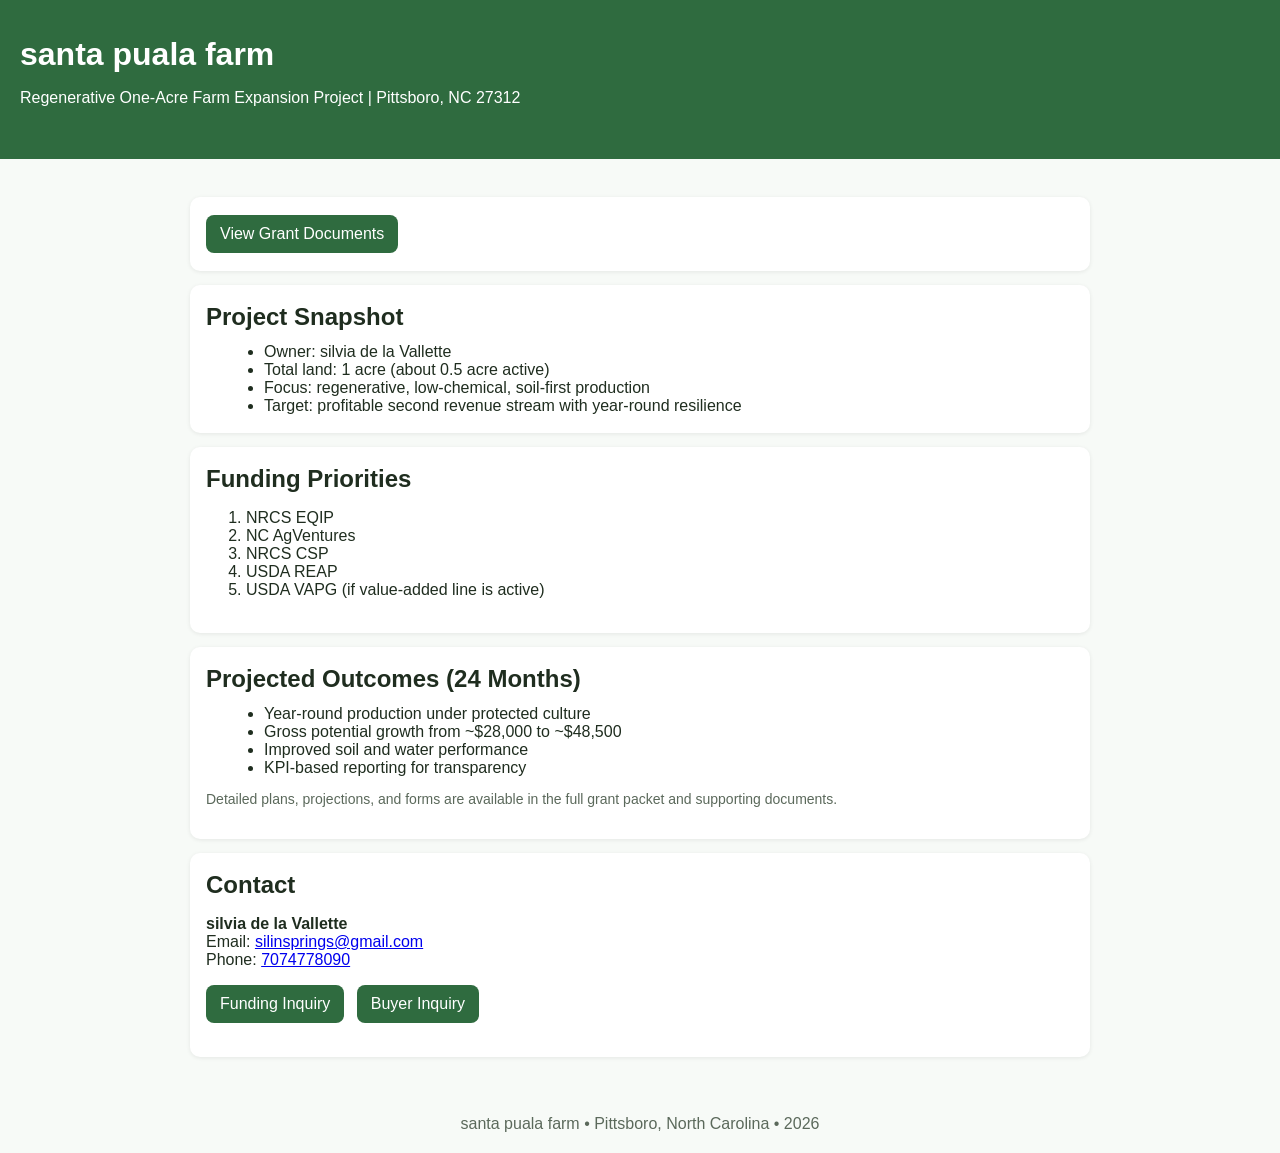
==== docs/index.html @ d48e6401 "Add website files to /docs for GitHub Pages" ====
<!doctype html>
<html lang="en">
<head>
  <meta charset="UTF-8" />
  <meta name="viewport" content="width=device-width, initial-scale=1.0" />
  <title>santa puala farm | Regenerative One-Acre Project</title>
  <link rel="stylesheet" href="styles.css" />
</head>
<body>
  <header>
    <h1>santa puala farm</h1>
    <p>Regenerative One-Acre Farm Expansion Project | Pittsboro, NC 27312</p>
  </header>
  <main>
    <section>
      <a class="button" href="grant-documents.html">View Grant Documents</a>
    </section>

    <section>
      <h2>Project Snapshot</h2>
      <ul>
        <li>Owner: silvia de la Vallette</li>
        <li>Total land: 1 acre (about 0.5 acre active)</li>
        <li>Focus: regenerative, low-chemical, soil-first production</li>
        <li>Target: profitable second revenue stream with year-round resilience</li>
      </ul>
    </section>

    <section>
      <h2>Funding Priorities</h2>
      <ol>
        <li>NRCS EQIP</li>
        <li>NC AgVentures</li>
        <li>NRCS CSP</li>
        <li>USDA REAP</li>
        <li>USDA VAPG (if value-added line is active)</li>
      </ol>
    </section>

    <section>
      <h2>Projected Outcomes (24 Months)</h2>
      <ul>
        <li>Year-round production under protected culture</li>
        <li>Gross potential growth from ~$28,000 to ~$48,500</li>
        <li>Improved soil and water performance</li>
        <li>KPI-based reporting for transparency</li>
      </ul>
      <p class="muted">Detailed plans, projections, and forms are available in the full grant packet and supporting documents.</p>
    </section>

    <section>
      <h2>Contact</h2>
      <p><strong>silvia de la Vallette</strong><br/>
      Email: <a href="mailto:silinsprings@gmail.com">silinsprings@gmail.com</a><br/>
      Phone: <a href="tel:7074778090">7074778090</a></p>
      <p>
        <a class="button" href="mailto:silinsprings@gmail.com?subject=Funding%20Partnership%20Inquiry">Funding Inquiry</a>
        <a class="button" href="mailto:silinsprings@gmail.com?subject=Buyer%20Inquiry">Buyer Inquiry</a>
      </p>
    </section>
  </main>
  <footer>
    santa puala farm • Pittsboro, North Carolina • 2026
  </footer>
</body>
</html>
---- docs/styles.css ----
body{font-family:Arial,Helvetica,sans-serif;margin:0;background:#f7faf7;color:#1f2d1f}header{background:#2f6b3f;color:#fff;padding:36px 20px}main{max-width:900px;margin:0 auto;padding:24px 20px}h1,h2{margin:0 0 12px}section{background:#fff;border-radius:10px;padding:18px 16px;margin:14px 0;box-shadow:0 1px 4px rgba(0,0,0,.08)}ul{margin:8px 0 0 18px}a.button{display:inline-block;background:#2f6b3f;color:#fff;text-decoration:none;padding:10px 14px;border-radius:8px;margin-right:8px}.muted{color:#5b695b;font-size:14px}footer{padding:20px;text-align:center;color:#5b695b}
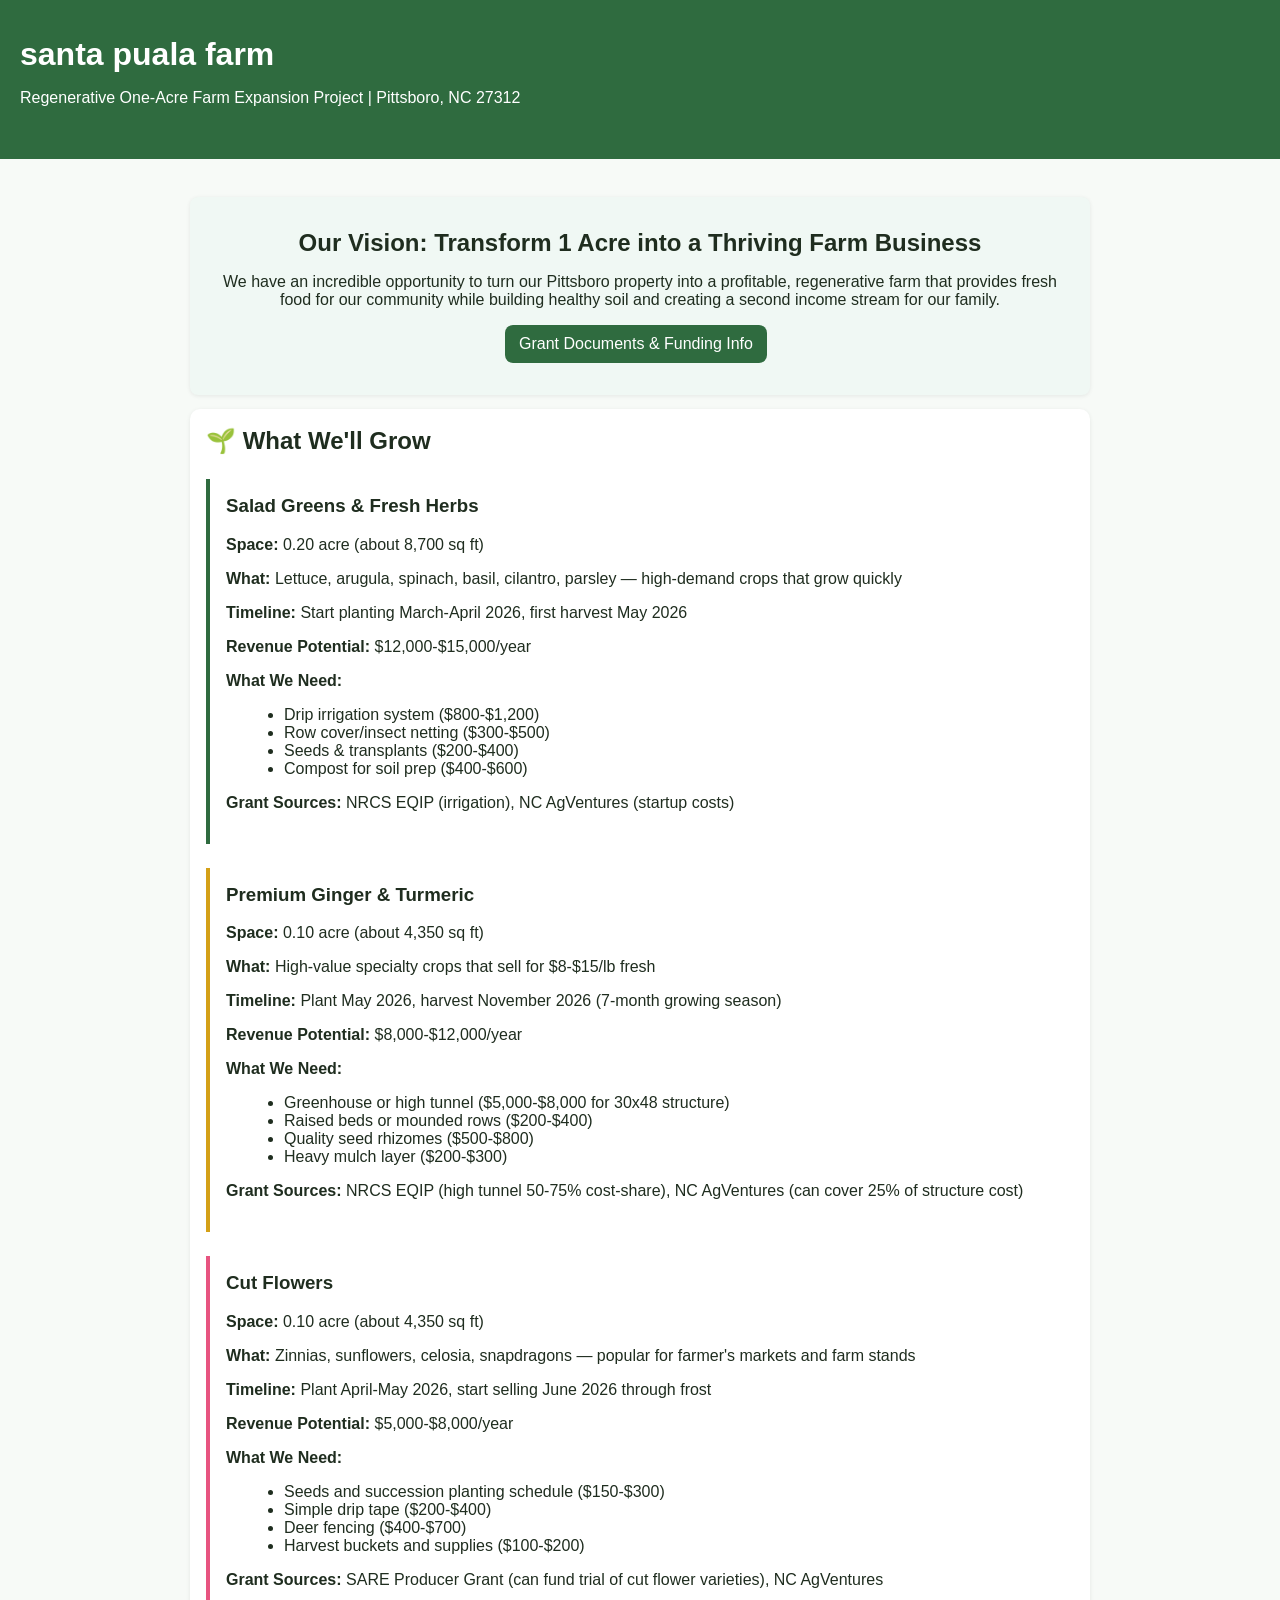
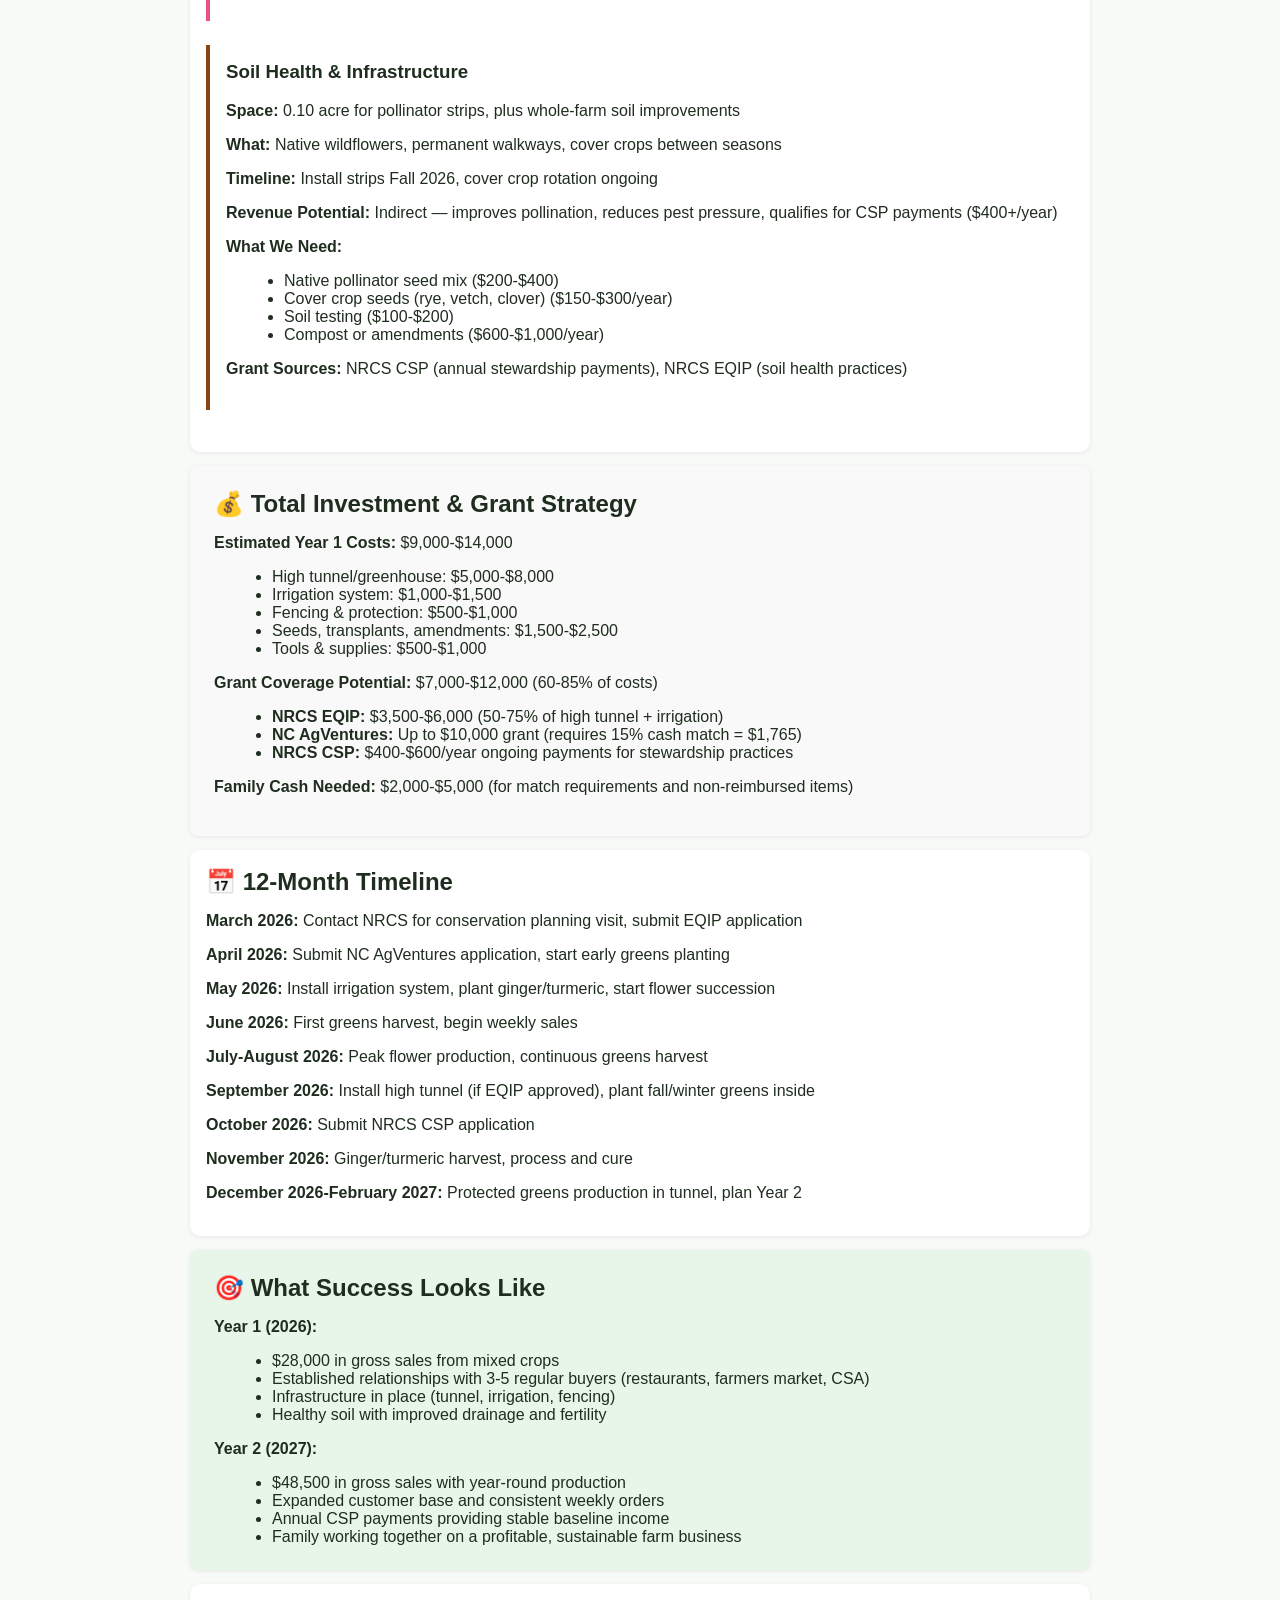
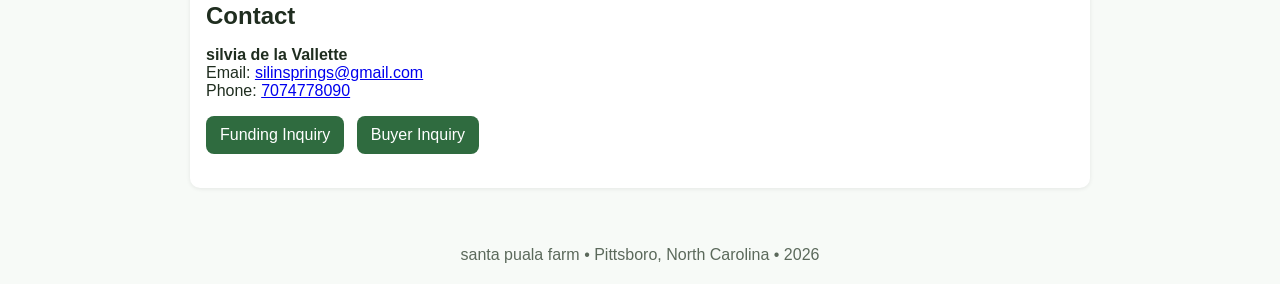
==== commit 1351fa1b: "Redesign homepage to focus on family excitement and project details" ====
--- a/docs/index.html
+++ b/docs/index.html
@@ -12,40 +12,133 @@
     <p>Regenerative One-Acre Farm Expansion Project | Pittsboro, NC 27312</p>
   </header>
   <main>
-    <section>
-      <a class="button" href="grant-documents.html">View Grant Documents</a>
+    <section style="text-align: center; background: #f0f8f4; padding: 2em; border-radius: 8px;">
+      <h2 style="margin-top: 0;">Our Vision: Transform 1 Acre into a Thriving Farm Business</h2>
+      <p>We have an incredible opportunity to turn our Pittsboro property into a profitable, regenerative farm that provides fresh food for our community while building healthy soil and creating a second income stream for our family.</p>
+      <a class="button" href="grant-documents.html">Grant Documents & Funding Info</a>
     </section>
 
     <section>
-      <h2>Project Snapshot</h2>
+      <h2>🌱 What We'll Grow</h2>
+      
+      <div style="margin: 1.5em 0; padding: 1em; background: #fff; border-left: 4px solid #2f6b3f;">
+        <h3 style="margin-top: 0;">Salad Greens & Fresh Herbs</h3>
+        <p><strong>Space:</strong> 0.20 acre (about 8,700 sq ft)</p>
+        <p><strong>What:</strong> Lettuce, arugula, spinach, basil, cilantro, parsley — high-demand crops that grow quickly</p>
+        <p><strong>Timeline:</strong> Start planting March-April 2026, first harvest May 2026</p>
+        <p><strong>Revenue Potential:</strong> $12,000-$15,000/year</p>
+        <p><strong>What We Need:</strong></p>
+        <ul>
+          <li>Drip irrigation system ($800-$1,200)</li>
+          <li>Row cover/insect netting ($300-$500)</li>
+          <li>Seeds & transplants ($200-$400)</li>
+          <li>Compost for soil prep ($400-$600)</li>
+        </ul>
+        <p><strong>Grant Sources:</strong> NRCS EQIP (irrigation), NC AgVentures (startup costs)</p>
+      </div>
+
+      <div style="margin: 1.5em 0; padding: 1em; background: #fff; border-left: 4px solid #d4a017;">
+        <h3 style="margin-top: 0;">Premium Ginger & Turmeric</h3>
+        <p><strong>Space:</strong> 0.10 acre (about 4,350 sq ft)</p>
+        <p><strong>What:</strong> High-value specialty crops that sell for $8-$15/lb fresh</p>
+        <p><strong>Timeline:</strong> Plant May 2026, harvest November 2026 (7-month growing season)</p>
+        <p><strong>Revenue Potential:</strong> $8,000-$12,000/year</p>
+        <p><strong>What We Need:</strong></p>
+        <ul>
+          <li>Greenhouse or high tunnel ($5,000-$8,000 for 30x48 structure)</li>
+          <li>Raised beds or mounded rows ($200-$400)</li>
+          <li>Quality seed rhizomes ($500-$800)</li>
+          <li>Heavy mulch layer ($200-$300)</li>
+        </ul>
+        <p><strong>Grant Sources:</strong> NRCS EQIP (high tunnel 50-75% cost-share), NC AgVentures (can cover 25% of structure cost)</p>
+      </div>
+
+      <div style="margin: 1.5em 0; padding: 1em; background: #fff; border-left: 4px solid #e75480;">
+        <h3 style="margin-top: 0;">Cut Flowers</h3>
+        <p><strong>Space:</strong> 0.10 acre (about 4,350 sq ft)</p>
+        <p><strong>What:</strong> Zinnias, sunflowers, celosia, snapdragons — popular for farmer's markets and farm stands</p>
+        <p><strong>Timeline:</strong> Plant April-May 2026, start selling June 2026 through frost</p>
+        <p><strong>Revenue Potential:</strong> $5,000-$8,000/year</p>
+        <p><strong>What We Need:</strong></p>
+        <ul>
+          <li>Seeds and succession planting schedule ($150-$300)</li>
+          <li>Simple drip tape ($200-$400)</li>
+          <li>Deer fencing ($400-$700)</li>
+          <li>Harvest buckets and supplies ($100-$200)</li>
+        </ul>
+        <p><strong>Grant Sources:</strong> SARE Producer Grant (can fund trial of cut flower varieties), NC AgVentures</p>
+      </div>
+
+      <div style="margin: 1.5em 0; padding: 1em; background: #fff; border-left: 4px solid #8b4513;">
+        <h3 style="margin-top: 0;">Soil Health & Infrastructure</h3>
+        <p><strong>Space:</strong> 0.10 acre for pollinator strips, plus whole-farm soil improvements</p>
+        <p><strong>What:</strong> Native wildflowers, permanent walkways, cover crops between seasons</p>
+        <p><strong>Timeline:</strong> Install strips Fall 2026, cover crop rotation ongoing</p>
+        <p><strong>Revenue Potential:</strong> Indirect — improves pollination, reduces pest pressure, qualifies for CSP payments ($400+/year)</p>
+        <p><strong>What We Need:</strong></p>
+        <ul>
+          <li>Native pollinator seed mix ($200-$400)</li>
+          <li>Cover crop seeds (rye, vetch, clover) ($150-$300/year)</li>
+          <li>Soil testing ($100-$200)</li>
+          <li>Compost or amendments ($600-$1,000/year)</li>
+        </ul>
+        <p><strong>Grant Sources:</strong> NRCS CSP (annual stewardship payments), NRCS EQIP (soil health practices)</p>
+      </div>
+    </section>
+
+    <section style="background: #f9f9f9; padding: 1.5em; border-radius: 8px;">
+      <h2>💰 Total Investment & Grant Strategy</h2>
+      <p><strong>Estimated Year 1 Costs:</strong> $9,000-$14,000</p>
       <ul>
-        <li>Owner: silvia de la Vallette</li>
-        <li>Total land: 1 acre (about 0.5 acre active)</li>
-        <li>Focus: regenerative, low-chemical, soil-first production</li>
-        <li>Target: profitable second revenue stream with year-round resilience</li>
+        <li>High tunnel/greenhouse: $5,000-$8,000</li>
+        <li>Irrigation system: $1,000-$1,500</li>
+        <li>Fencing & protection: $500-$1,000</li>
+        <li>Seeds, transplants, amendments: $1,500-$2,500</li>
+        <li>Tools & supplies: $500-$1,000</li>
       </ul>
+      
+      <p><strong>Grant Coverage Potential:</strong> $7,000-$12,000 (60-85% of costs)</p>
+      <ul>
+        <li><strong>NRCS EQIP:</strong> $3,500-$6,000 (50-75% of high tunnel + irrigation)</li>
+        <li><strong>NC AgVentures:</strong> Up to $10,000 grant (requires 15% cash match = $1,765)</li>
+        <li><strong>NRCS CSP:</strong> $400-$600/year ongoing payments for stewardship practices</li>
+      </ul>
+
+      <p><strong>Family Cash Needed:</strong> $2,000-$5,000 (for match requirements and non-reimbursed items)</p>
     </section>
 
     <section>
-      <h2>Funding Priorities</h2>
-      <ol>
-        <li>NRCS EQIP</li>
-        <li>NC AgVentures</li>
-        <li>NRCS CSP</li>
-        <li>USDA REAP</li>
-        <li>USDA VAPG (if value-added line is active)</li>
-      </ol>
+      <h2>📅 12-Month Timeline</h2>
+      <div style="margin: 1em 0;">
+        <p><strong>March 2026:</strong> Contact NRCS for conservation planning visit, submit EQIP application</p>
+        <p><strong>April 2026:</strong> Submit NC AgVentures application, start early greens planting</p>
+        <p><strong>May 2026:</strong> Install irrigation system, plant ginger/turmeric, start flower succession</p>
+        <p><strong>June 2026:</strong> First greens harvest, begin weekly sales</p>
+        <p><strong>July-August 2026:</strong> Peak flower production, continuous greens harvest</p>
+        <p><strong>September 2026:</strong> Install high tunnel (if EQIP approved), plant fall/winter greens inside</p>
+        <p><strong>October 2026:</strong> Submit NRCS CSP application</p>
+        <p><strong>November 2026:</strong> Ginger/turmeric harvest, process and cure</p>
+        <p><strong>December 2026-February 2027:</strong> Protected greens production in tunnel, plan Year 2</p>
+      </div>
     </section>
 
-    <section>
-      <h2>Projected Outcomes (24 Months)</h2>
+    <section style="background: #e8f5e9; padding: 1.5em; border-radius: 8px;">
+      <h2>🎯 What Success Looks Like</h2>
+      <p><strong>Year 1 (2026):</strong></p>
       <ul>
-        <li>Year-round production under protected culture</li>
-        <li>Gross potential growth from ~$28,000 to ~$48,500</li>
-        <li>Improved soil and water performance</li>
-        <li>KPI-based reporting for transparency</li>
+        <li>$28,000 in gross sales from mixed crops</li>
+        <li>Established relationships with 3-5 regular buyers (restaurants, farmers market, CSA)</li>
+        <li>Infrastructure in place (tunnel, irrigation, fencing)</li>
+        <li>Healthy soil with improved drainage and fertility</li>
       </ul>
-      <p class="muted">Detailed plans, projections, and forms are available in the full grant packet and supporting documents.</p>
+      
+      <p><strong>Year 2 (2027):</strong></p>
+      <ul>
+        <li>$48,500 in gross sales with year-round production</li>
+        <li>Expanded customer base and consistent weekly orders</li>
+        <li>Annual CSP payments providing stable baseline income</li>
+        <li>Family working together on a profitable, sustainable farm business</li>
+      </ul>
     </section>
 
     <section>
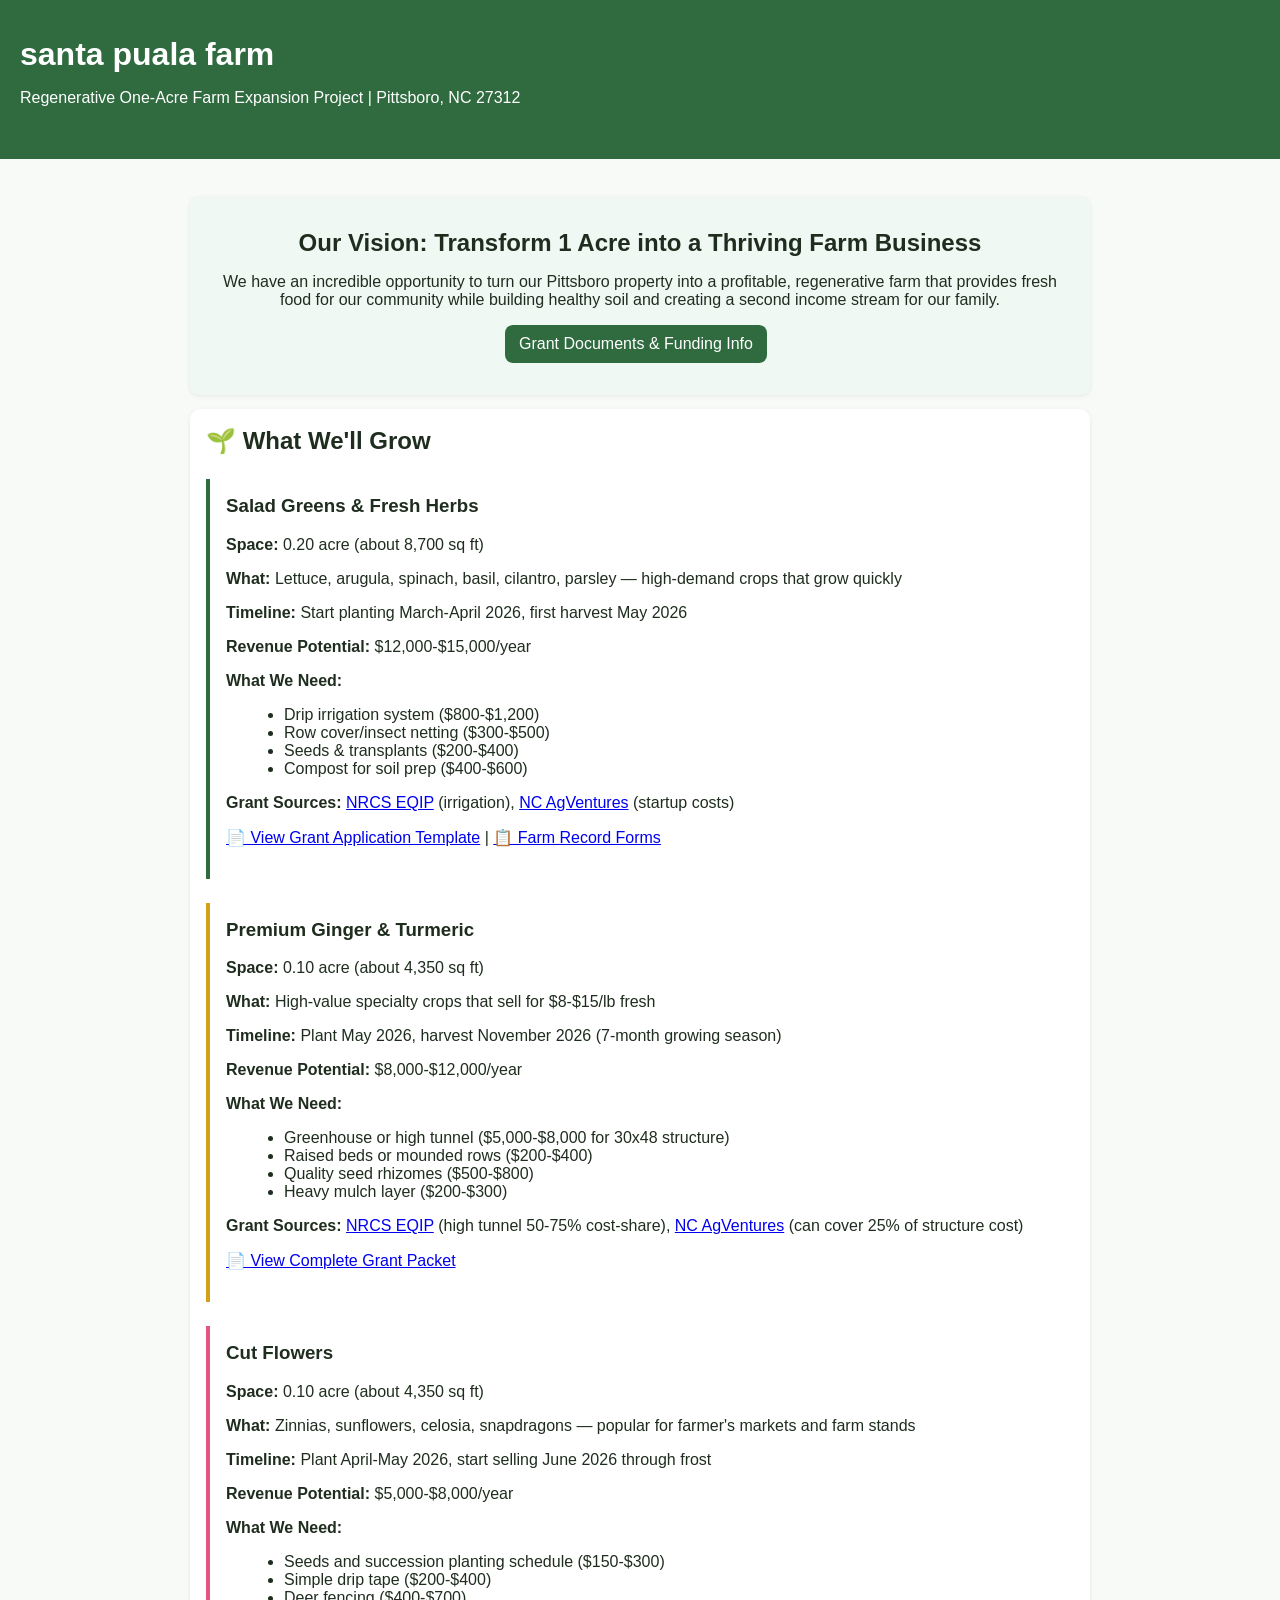
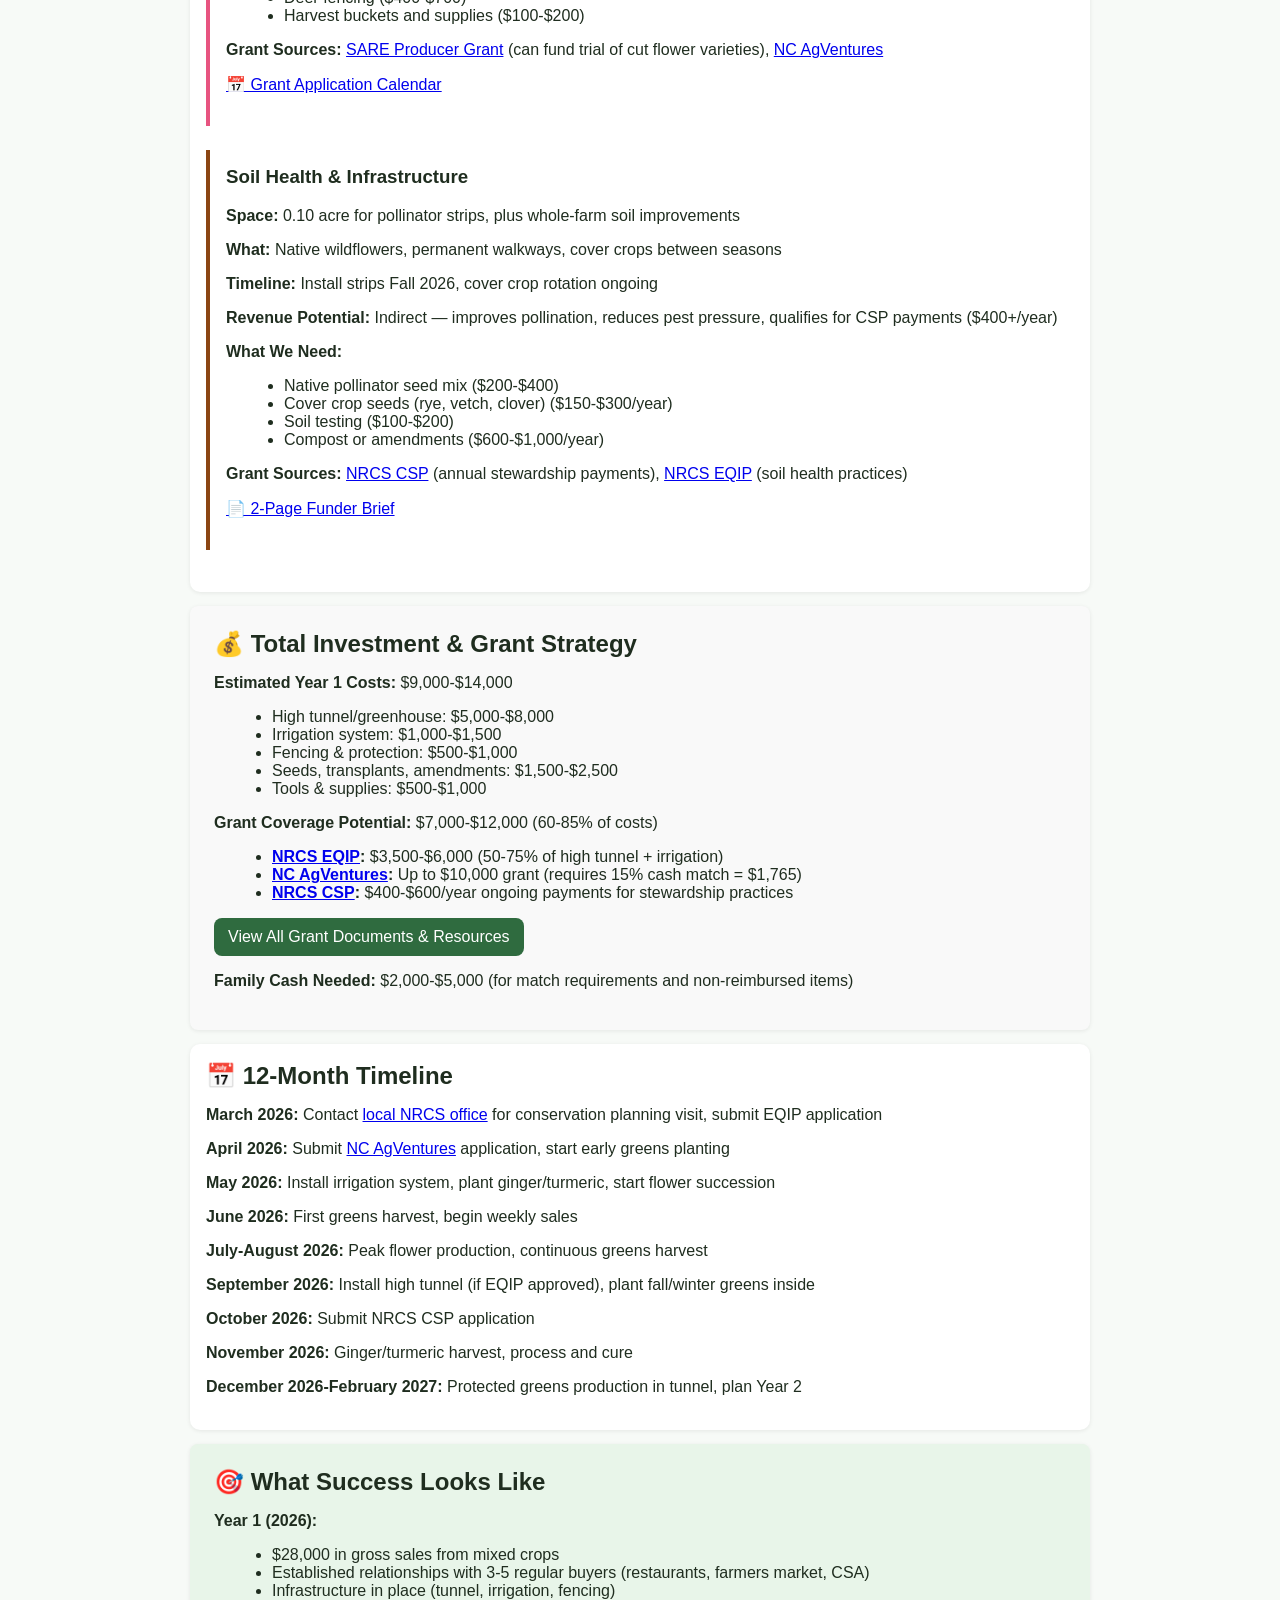
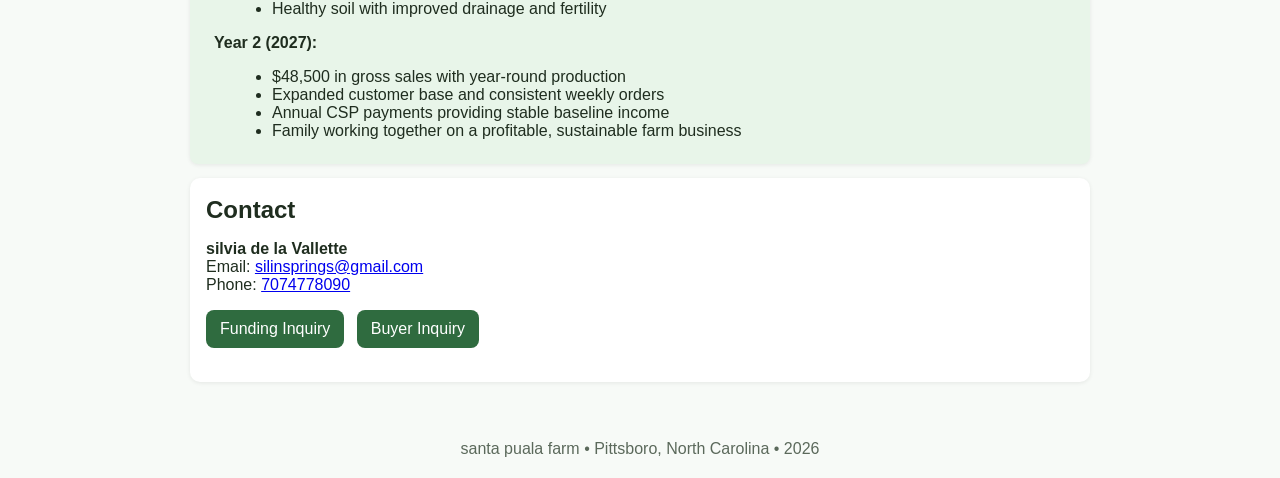
==== commit 39f54025: "Add links to grant program websites and generated documents" ====
--- a/docs/index.html
+++ b/docs/index.html
@@ -34,7 +34,8 @@
           <li>Seeds & transplants ($200-$400)</li>
           <li>Compost for soil prep ($400-$600)</li>
         </ul>
-        <p><strong>Grant Sources:</strong> NRCS EQIP (irrigation), NC AgVentures (startup costs)</p>
+        <p><strong>Grant Sources:</strong> <a href="https://www.nrcs.usda.gov/programs-initiatives/eqip-environmental-quality-incentives" target="_blank">NRCS EQIP</a> (irrigation), <a href="https://www.ncagr.gov/markets/agventures/" target="_blank">NC AgVentures</a> (startup costs)</p>
+        <p><a href="../grants/Master_Grant_Narrative_Template.md" target="_blank">📄 View Grant Application Template</a> | <a href="../forms/Farm_Forms_Pack.md" target="_blank">📋 Farm Record Forms</a></p>
       </div>
 
       <div style="margin: 1.5em 0; padding: 1em; background: #fff; border-left: 4px solid #d4a017;">
@@ -50,7 +51,8 @@
           <li>Quality seed rhizomes ($500-$800)</li>
           <li>Heavy mulch layer ($200-$300)</li>
         </ul>
-        <p><strong>Grant Sources:</strong> NRCS EQIP (high tunnel 50-75% cost-share), NC AgVentures (can cover 25% of structure cost)</p>
+        <p><strong>Grant Sources:</strong> <a href="https://www.nrcs.usda.gov/programs-initiatives/eqip-environmental-quality-incentives" target="_blank">NRCS EQIP</a> (high tunnel 50-75% cost-share), <a href="https://www.ncagr.gov/markets/agventures/" target="_blank">NC AgVentures</a> (can cover 25% of structure cost)</p>
+        <p><a href="../grants/Public_Grant_Packet_27312.md" target="_blank">📄 View Complete Grant Packet</a></p>
       </div>
 
       <div style="margin: 1.5em 0; padding: 1em; background: #fff; border-left: 4px solid #e75480;">
@@ -66,7 +68,8 @@
           <li>Deer fencing ($400-$700)</li>
           <li>Harvest buckets and supplies ($100-$200)</li>
         </ul>
-        <p><strong>Grant Sources:</strong> SARE Producer Grant (can fund trial of cut flower varieties), NC AgVentures</p>
+        <p><strong>Grant Sources:</strong> <a href="https://www.sare.org/grants/" target="_blank">SARE Producer Grant</a> (can fund trial of cut flower varieties), <a href="https://www.ncagr.gov/markets/agventures/" target="_blank">NC AgVentures</a></p>
+        <p><a href="../grants/Grant_Application_Calendar_OnePage_2026.md" target="_blank">📅 Grant Application Calendar</a></p>
       </div>
 
       <div style="margin: 1.5em 0; padding: 1em; background: #fff; border-left: 4px solid #8b4513;">
@@ -82,7 +85,8 @@
           <li>Soil testing ($100-$200)</li>
           <li>Compost or amendments ($600-$1,000/year)</li>
         </ul>
-        <p><strong>Grant Sources:</strong> NRCS CSP (annual stewardship payments), NRCS EQIP (soil health practices)</p>
+        <p><strong>Grant Sources:</strong> <a href="https://www.nrcs.usda.gov/programs-initiatives/csp-conservation-stewardship-program" target="_blank">NRCS CSP</a> (annual stewardship payments), <a href="https://www.nrcs.usda.gov/programs-initiatives/eqip-environmental-quality-incentives" target="_blank">NRCS EQIP</a> (soil health practices)</p>
+        <p><a href="../grants/Funder_Brief_2Page_27312.md" target="_blank">📄 2-Page Funder Brief</a></p>
       </div>
     </section>
 
@@ -99,10 +103,11 @@
       
       <p><strong>Grant Coverage Potential:</strong> $7,000-$12,000 (60-85% of costs)</p>
       <ul>
-        <li><strong>NRCS EQIP:</strong> $3,500-$6,000 (50-75% of high tunnel + irrigation)</li>
-        <li><strong>NC AgVentures:</strong> Up to $10,000 grant (requires 15% cash match = $1,765)</li>
-        <li><strong>NRCS CSP:</strong> $400-$600/year ongoing payments for stewardship practices</li>
+        <li><strong><a href="https://www.nrcs.usda.gov/programs-initiatives/eqip-environmental-quality-incentives" target="_blank">NRCS EQIP</a>:</strong> $3,500-$6,000 (50-75% of high tunnel + irrigation)</li>
+        <li><strong><a href="https://www.ncagr.gov/markets/agventures/" target="_blank">NC AgVentures</a>:</strong> Up to $10,000 grant (requires 15% cash match = $1,765)</li>
+        <li><strong><a href="https://www.nrcs.usda.gov/programs-initiatives/csp-conservation-stewardship-program" target="_blank">NRCS CSP</a>:</strong> $400-$600/year ongoing payments for stewardship practices</li>
       </ul>
+      <p style="margin-top: 1em;"><a href="grant-documents.html" class="button">View All Grant Documents & Resources</a></p>
 
       <p><strong>Family Cash Needed:</strong> $2,000-$5,000 (for match requirements and non-reimbursed items)</p>
     </section>
@@ -110,8 +115,8 @@
     <section>
       <h2>📅 12-Month Timeline</h2>
       <div style="margin: 1em 0;">
-        <p><strong>March 2026:</strong> Contact NRCS for conservation planning visit, submit EQIP application</p>
-        <p><strong>April 2026:</strong> Submit NC AgVentures application, start early greens planting</p>
+        <p><strong>March 2026:</strong> Contact <a href="https://offices.sc.egov.usda.gov/locator/app" target="_blank">local NRCS office</a> for conservation planning visit, submit EQIP application</p>
+        <p><strong>April 2026:</strong> Submit <a href="https://www.ncagr.gov/markets/agventures/" target="_blank">NC AgVentures</a> application, start early greens planting</p>
         <p><strong>May 2026:</strong> Install irrigation system, plant ginger/turmeric, start flower succession</p>
         <p><strong>June 2026:</strong> First greens harvest, begin weekly sales</p>
         <p><strong>July-August 2026:</strong> Peak flower production, continuous greens harvest</p>
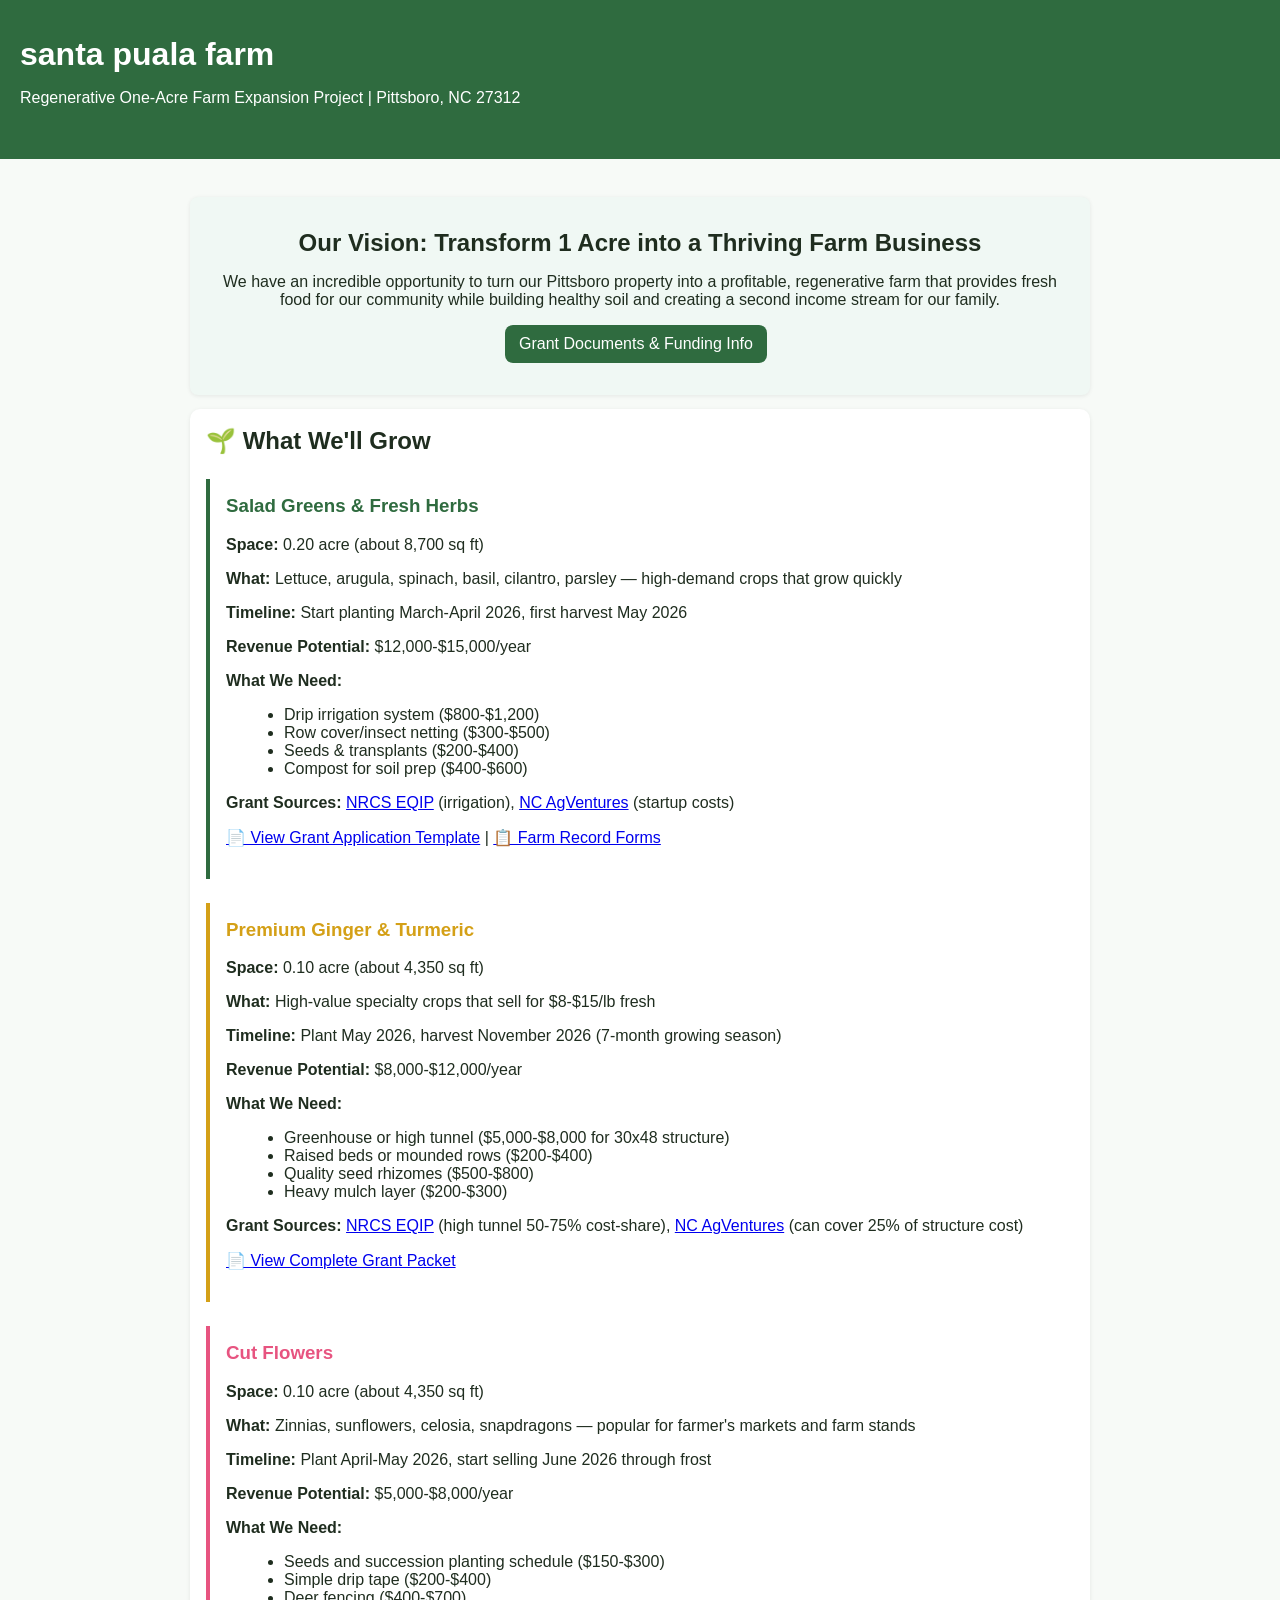
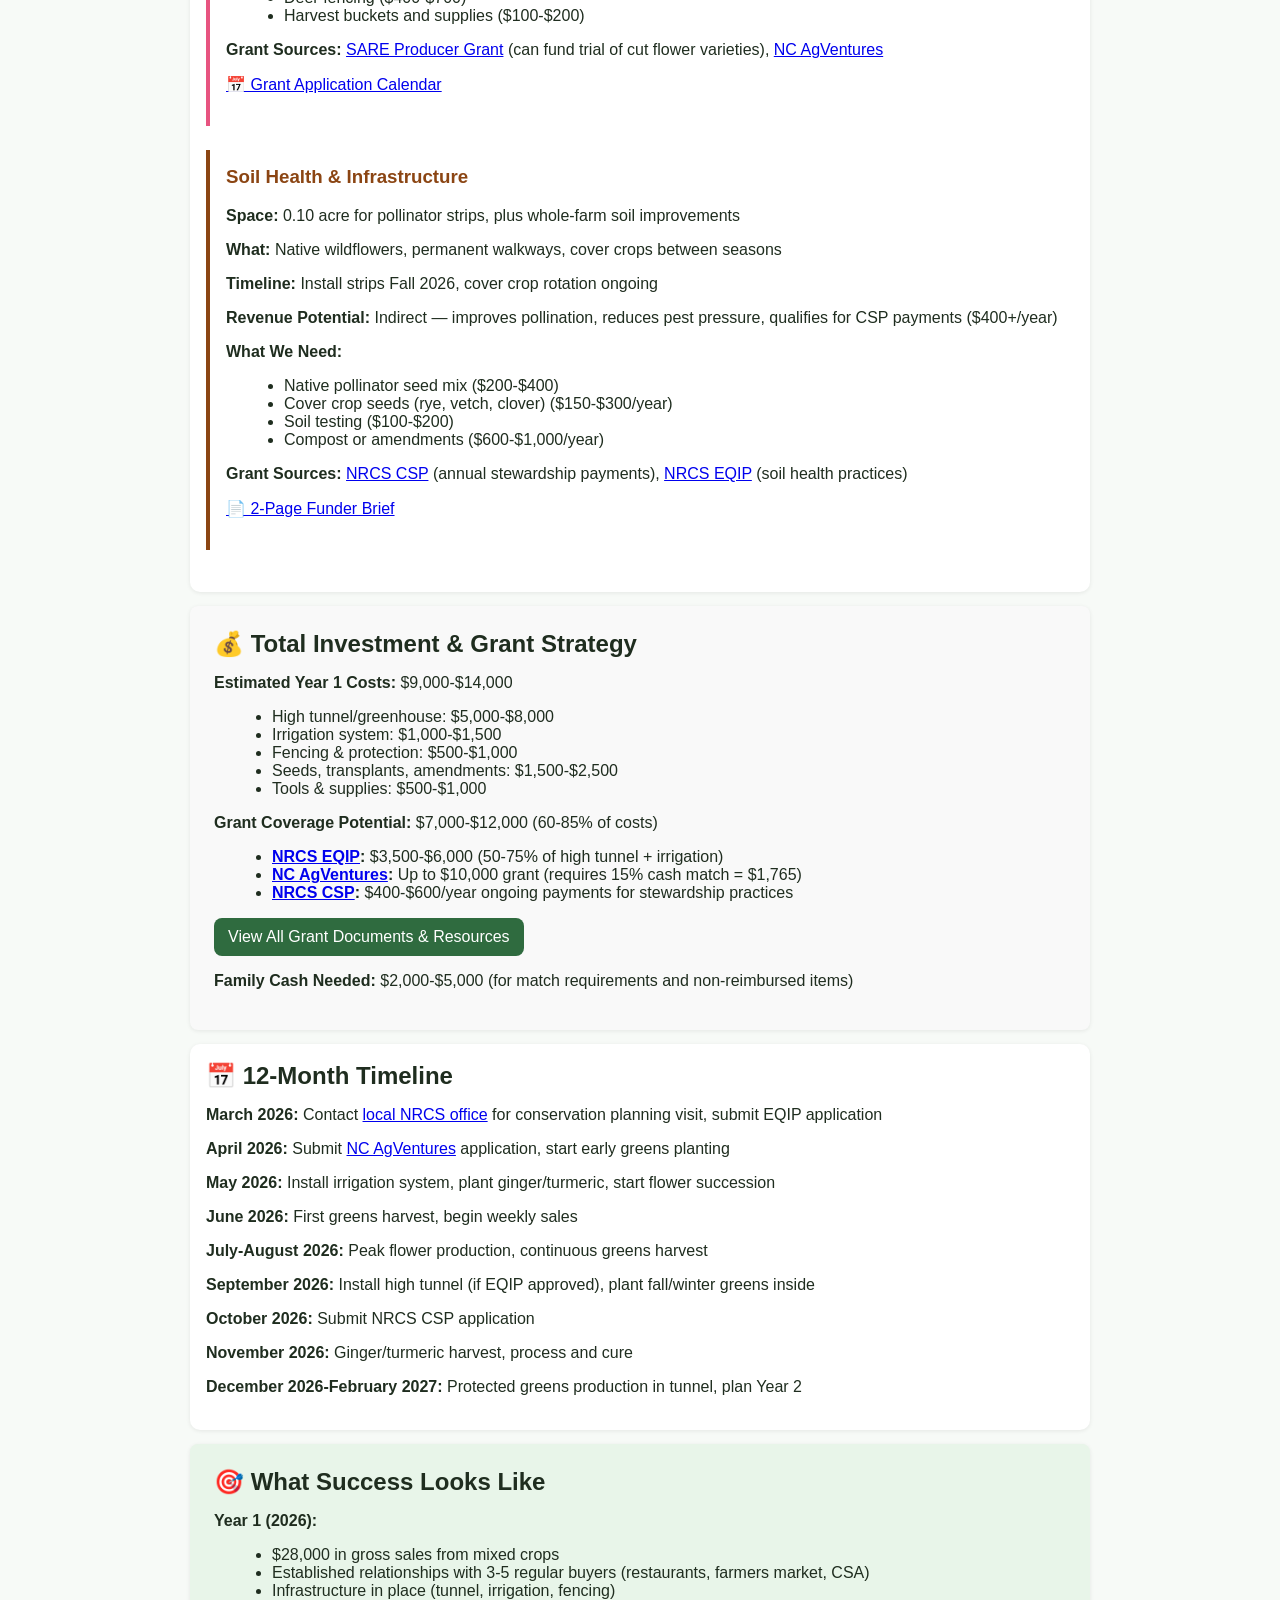
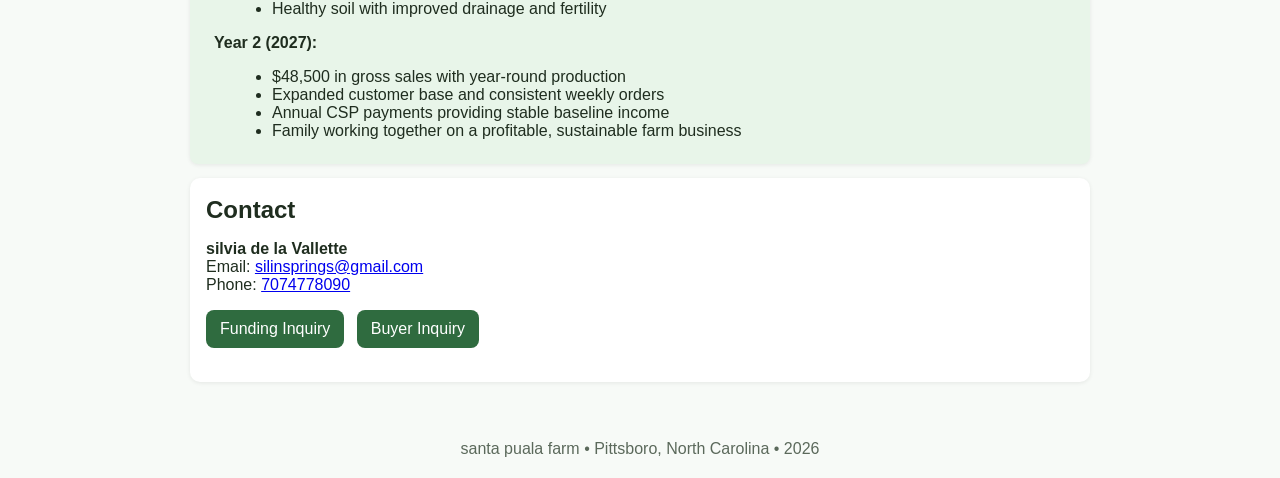
==== commit cdd30872: "Add detailed project plans for each crop and soil health project" ====
--- a/docs/index.html
+++ b/docs/index.html
@@ -22,7 +22,7 @@
       <h2>🌱 What We'll Grow</h2>
       
       <div style="margin: 1.5em 0; padding: 1em; background: #fff; border-left: 4px solid #2f6b3f;">
-        <h3 style="margin-top: 0;">Salad Greens & Fresh Herbs</h3>
+        <h3 style="margin-top: 0;"><a href="Salad_Greens_Herbs_Project_Plan.md" target="_blank" style="color: #2f6b3f; text-decoration: none;">Salad Greens & Fresh Herbs</a></h3>
         <p><strong>Space:</strong> 0.20 acre (about 8,700 sq ft)</p>
         <p><strong>What:</strong> Lettuce, arugula, spinach, basil, cilantro, parsley — high-demand crops that grow quickly</p>
         <p><strong>Timeline:</strong> Start planting March-April 2026, first harvest May 2026</p>
@@ -39,7 +39,7 @@
       </div>
 
       <div style="margin: 1.5em 0; padding: 1em; background: #fff; border-left: 4px solid #d4a017;">
-        <h3 style="margin-top: 0;">Premium Ginger & Turmeric</h3>
+        <h3 style="margin-top: 0;"><a href="Ginger_Turmeric_Project_Plan.md" target="_blank" style="color: #d4a017; text-decoration: none;">Premium Ginger & Turmeric</a></h3>
         <p><strong>Space:</strong> 0.10 acre (about 4,350 sq ft)</p>
         <p><strong>What:</strong> High-value specialty crops that sell for $8-$15/lb fresh</p>
         <p><strong>Timeline:</strong> Plant May 2026, harvest November 2026 (7-month growing season)</p>
@@ -56,7 +56,7 @@
       </div>
 
       <div style="margin: 1.5em 0; padding: 1em; background: #fff; border-left: 4px solid #e75480;">
-        <h3 style="margin-top: 0;">Cut Flowers</h3>
+        <h3 style="margin-top: 0;"><a href="Cut_Flowers_Project_Plan.md" target="_blank" style="color: #e75480; text-decoration: none;">Cut Flowers</a></h3>
         <p><strong>Space:</strong> 0.10 acre (about 4,350 sq ft)</p>
         <p><strong>What:</strong> Zinnias, sunflowers, celosia, snapdragons — popular for farmer's markets and farm stands</p>
         <p><strong>Timeline:</strong> Plant April-May 2026, start selling June 2026 through frost</p>
@@ -73,7 +73,7 @@
       </div>
 
       <div style="margin: 1.5em 0; padding: 1em; background: #fff; border-left: 4px solid #8b4513;">
-        <h3 style="margin-top: 0;">Soil Health & Infrastructure</h3>
+        <h3 style="margin-top: 0;"><a href="Soil_Health_Infrastructure_Project_Plan.md" target="_blank" style="color: #8b4513; text-decoration: none;">Soil Health & Infrastructure</a></h3>
         <p><strong>Space:</strong> 0.10 acre for pollinator strips, plus whole-farm soil improvements</p>
         <p><strong>What:</strong> Native wildflowers, permanent walkways, cover crops between seasons</p>
         <p><strong>Timeline:</strong> Install strips Fall 2026, cover crop rotation ongoing</p>
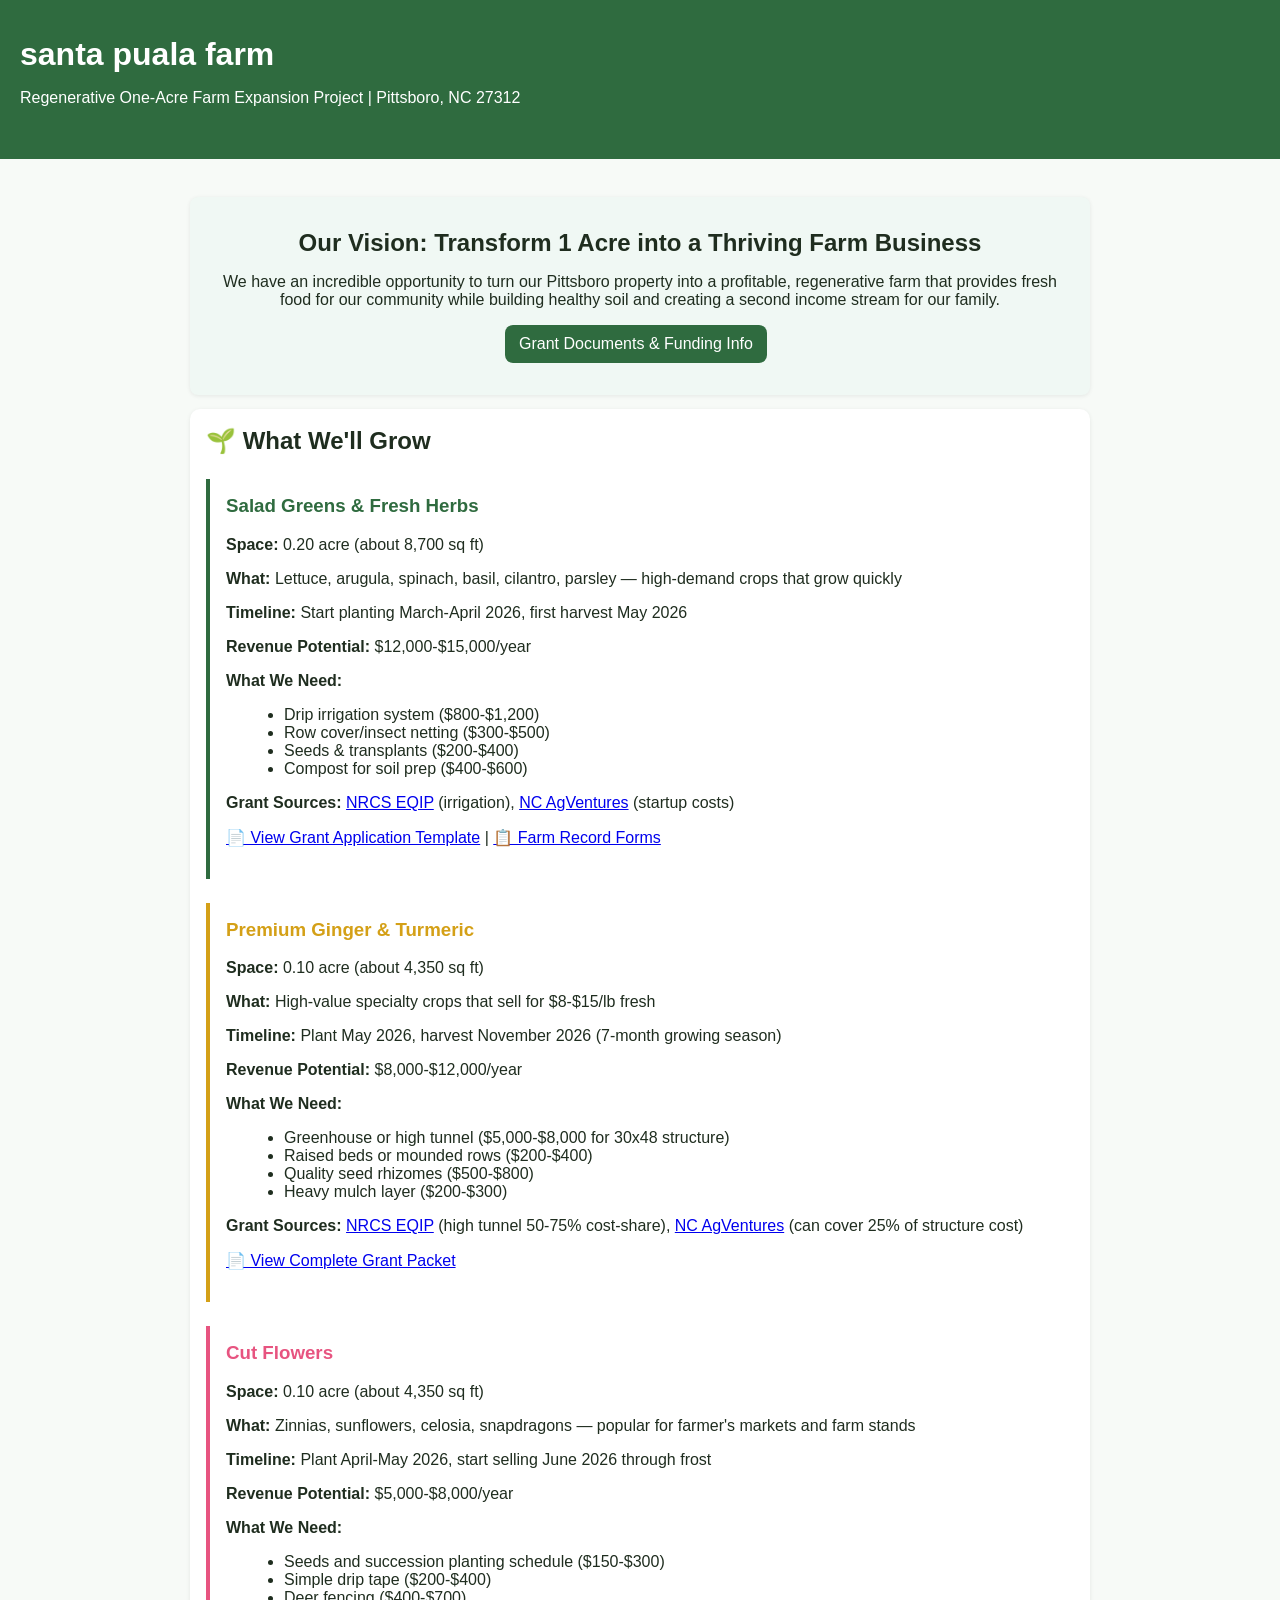
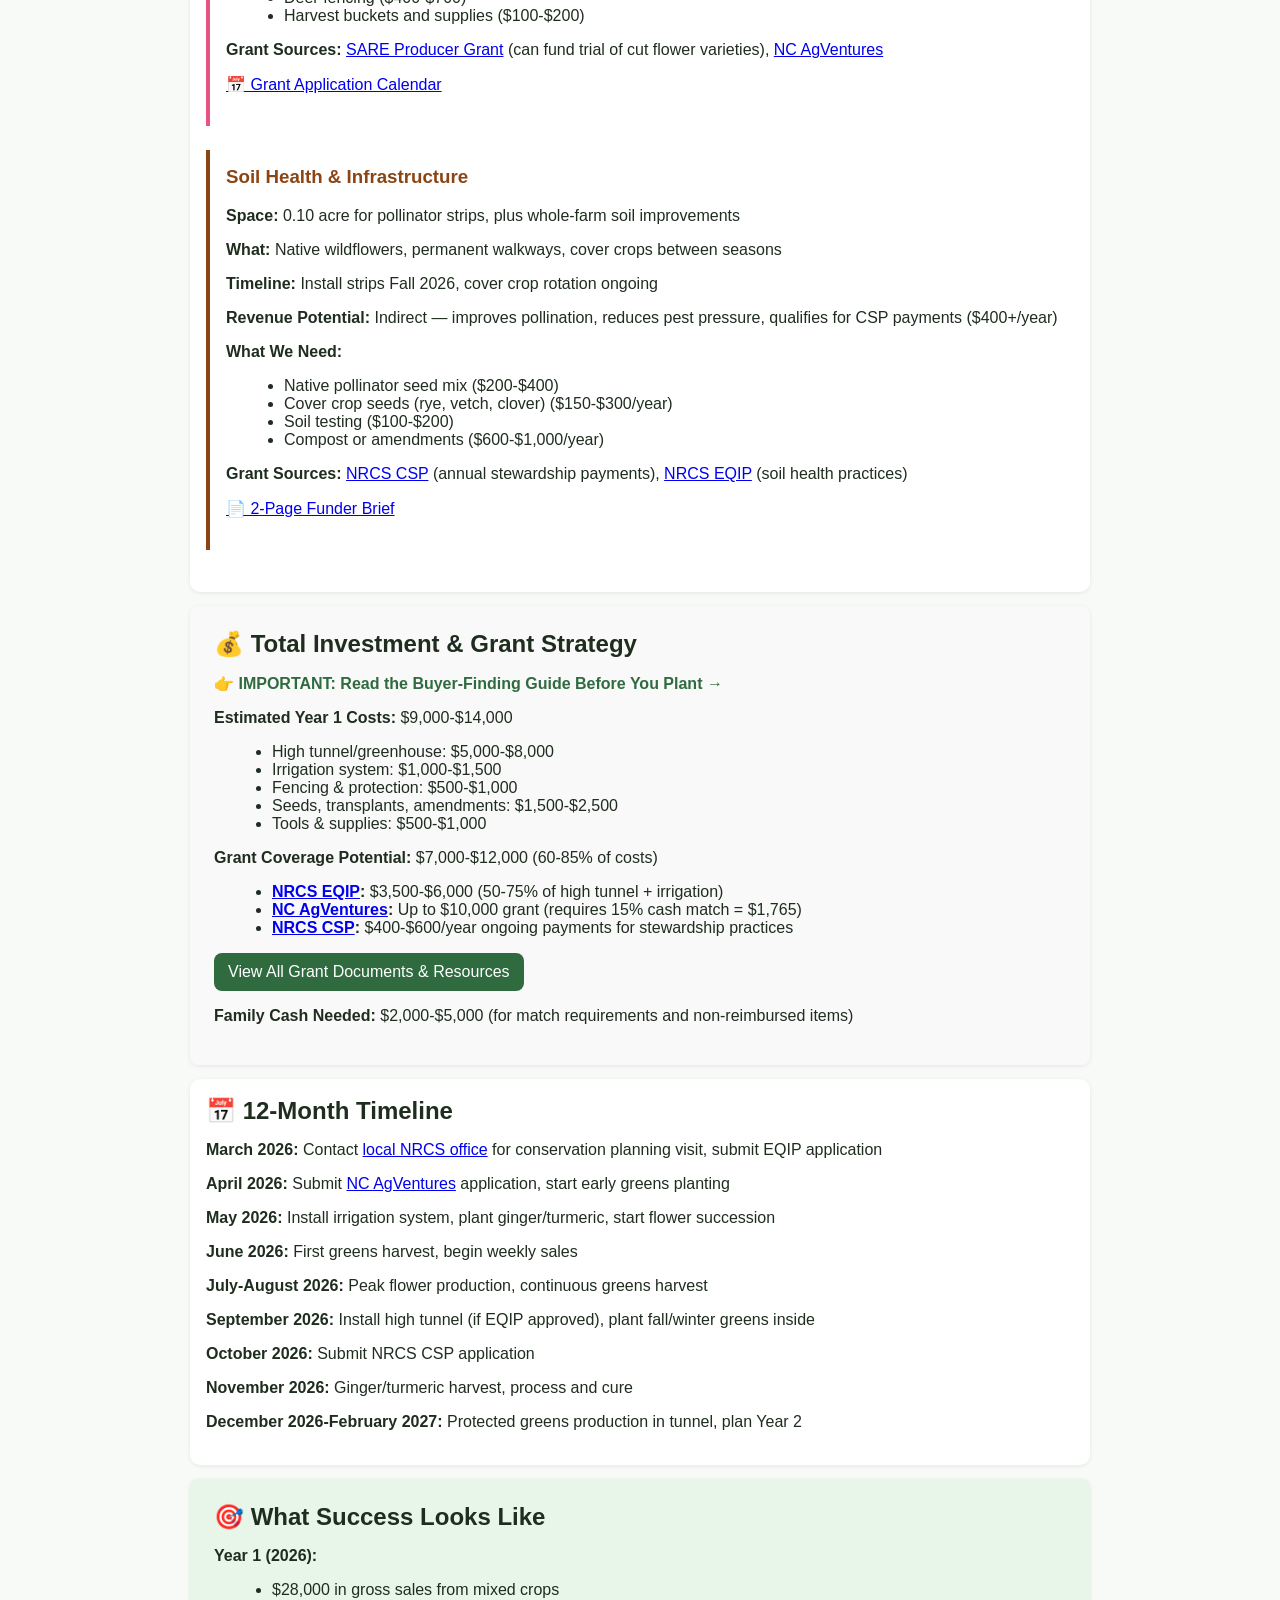
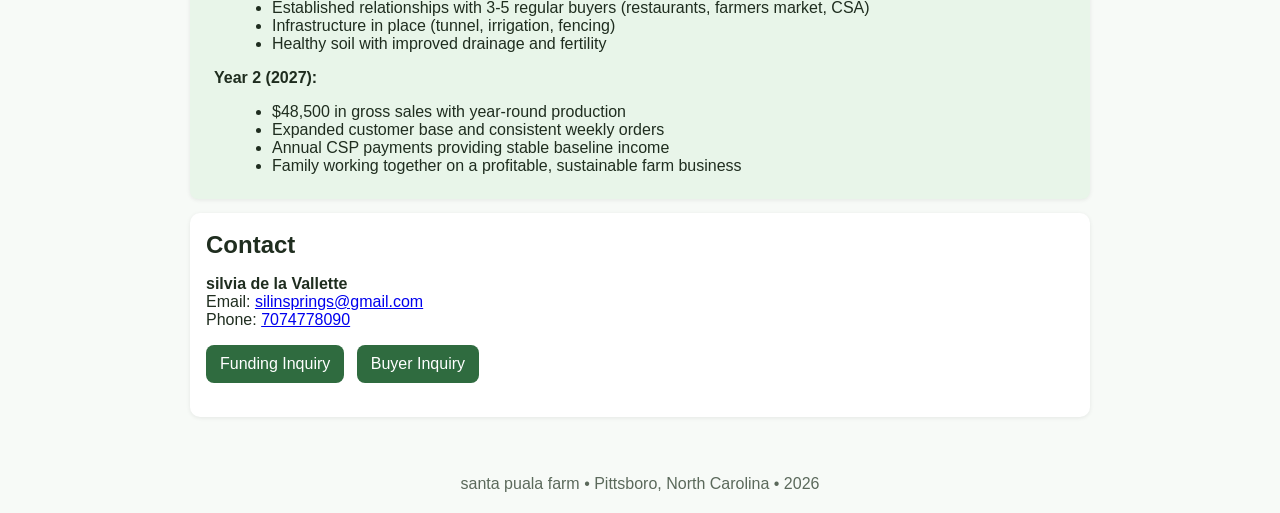
==== commit 80d053a2: "Add comprehensive buyer-finding guide - the most important resource for farm success" ====
--- a/docs/index.html
+++ b/docs/index.html
@@ -22,7 +22,7 @@
       <h2>🌱 What We'll Grow</h2>
       
       <div style="margin: 1.5em 0; padding: 1em; background: #fff; border-left: 4px solid #2f6b3f;">
-        <h3 style="margin-top: 0;"><a href="Salad_Greens_Herbs_Project_Plan.md" target="_blank" style="color: #2f6b3f; text-decoration: none;">Salad Greens & Fresh Herbs</a></h3>
+        <h3 style="margin-top: 0;"><a href="salad-greens-project.html" style="color: #2f6b3f; text-decoration: none;">Salad Greens & Fresh Herbs</a></h3>
         <p><strong>Space:</strong> 0.20 acre (about 8,700 sq ft)</p>
         <p><strong>What:</strong> Lettuce, arugula, spinach, basil, cilantro, parsley — high-demand crops that grow quickly</p>
         <p><strong>Timeline:</strong> Start planting March-April 2026, first harvest May 2026</p>
@@ -39,7 +39,7 @@
       </div>
 
       <div style="margin: 1.5em 0; padding: 1em; background: #fff; border-left: 4px solid #d4a017;">
-        <h3 style="margin-top: 0;"><a href="Ginger_Turmeric_Project_Plan.md" target="_blank" style="color: #d4a017; text-decoration: none;">Premium Ginger & Turmeric</a></h3>
+        <h3 style="margin-top: 0;"><a href="ginger-turmeric-project.html" style="color: #d4a017; text-decoration: none;">Premium Ginger & Turmeric</a></h3>
         <p><strong>Space:</strong> 0.10 acre (about 4,350 sq ft)</p>
         <p><strong>What:</strong> High-value specialty crops that sell for $8-$15/lb fresh</p>
         <p><strong>Timeline:</strong> Plant May 2026, harvest November 2026 (7-month growing season)</p>
@@ -56,7 +56,7 @@
       </div>
 
       <div style="margin: 1.5em 0; padding: 1em; background: #fff; border-left: 4px solid #e75480;">
-        <h3 style="margin-top: 0;"><a href="Cut_Flowers_Project_Plan.md" target="_blank" style="color: #e75480; text-decoration: none;">Cut Flowers</a></h3>
+        <h3 style="margin-top: 0;"><a href="cut-flowers-project.html" style="color: #e75480; text-decoration: none;">Cut Flowers</a></h3>
         <p><strong>Space:</strong> 0.10 acre (about 4,350 sq ft)</p>
         <p><strong>What:</strong> Zinnias, sunflowers, celosia, snapdragons — popular for farmer's markets and farm stands</p>
         <p><strong>Timeline:</strong> Plant April-May 2026, start selling June 2026 through frost</p>
@@ -73,7 +73,7 @@
       </div>
 
       <div style="margin: 1.5em 0; padding: 1em; background: #fff; border-left: 4px solid #8b4513;">
-        <h3 style="margin-top: 0;"><a href="Soil_Health_Infrastructure_Project_Plan.md" target="_blank" style="color: #8b4513; text-decoration: none;">Soil Health & Infrastructure</a></h3>
+        <h3 style="margin-top: 0;"><a href="soil-health-project.html" style="color: #8b4513; text-decoration: none;">Soil Health & Infrastructure</a></h3>
         <p><strong>Space:</strong> 0.10 acre for pollinator strips, plus whole-farm soil improvements</p>
         <p><strong>What:</strong> Native wildflowers, permanent walkways, cover crops between seasons</p>
         <p><strong>Timeline:</strong> Install strips Fall 2026, cover crop rotation ongoing</p>
@@ -92,6 +92,7 @@
 
     <section style="background: #f9f9f9; padding: 1.5em; border-radius: 8px;">
       <h2>💰 Total Investment & Grant Strategy</h2>
+      <p style="margin-bottom: 1em;"><a href="finding-buyers-guide.html" style="color: #2f6b3f; font-weight: bold; text-decoration: none;">👉 IMPORTANT: Read the Buyer-Finding Guide Before You Plant →</a></p>
       <p><strong>Estimated Year 1 Costs:</strong> $9,000-$14,000</p>
       <ul>
         <li>High tunnel/greenhouse: $5,000-$8,000</li>
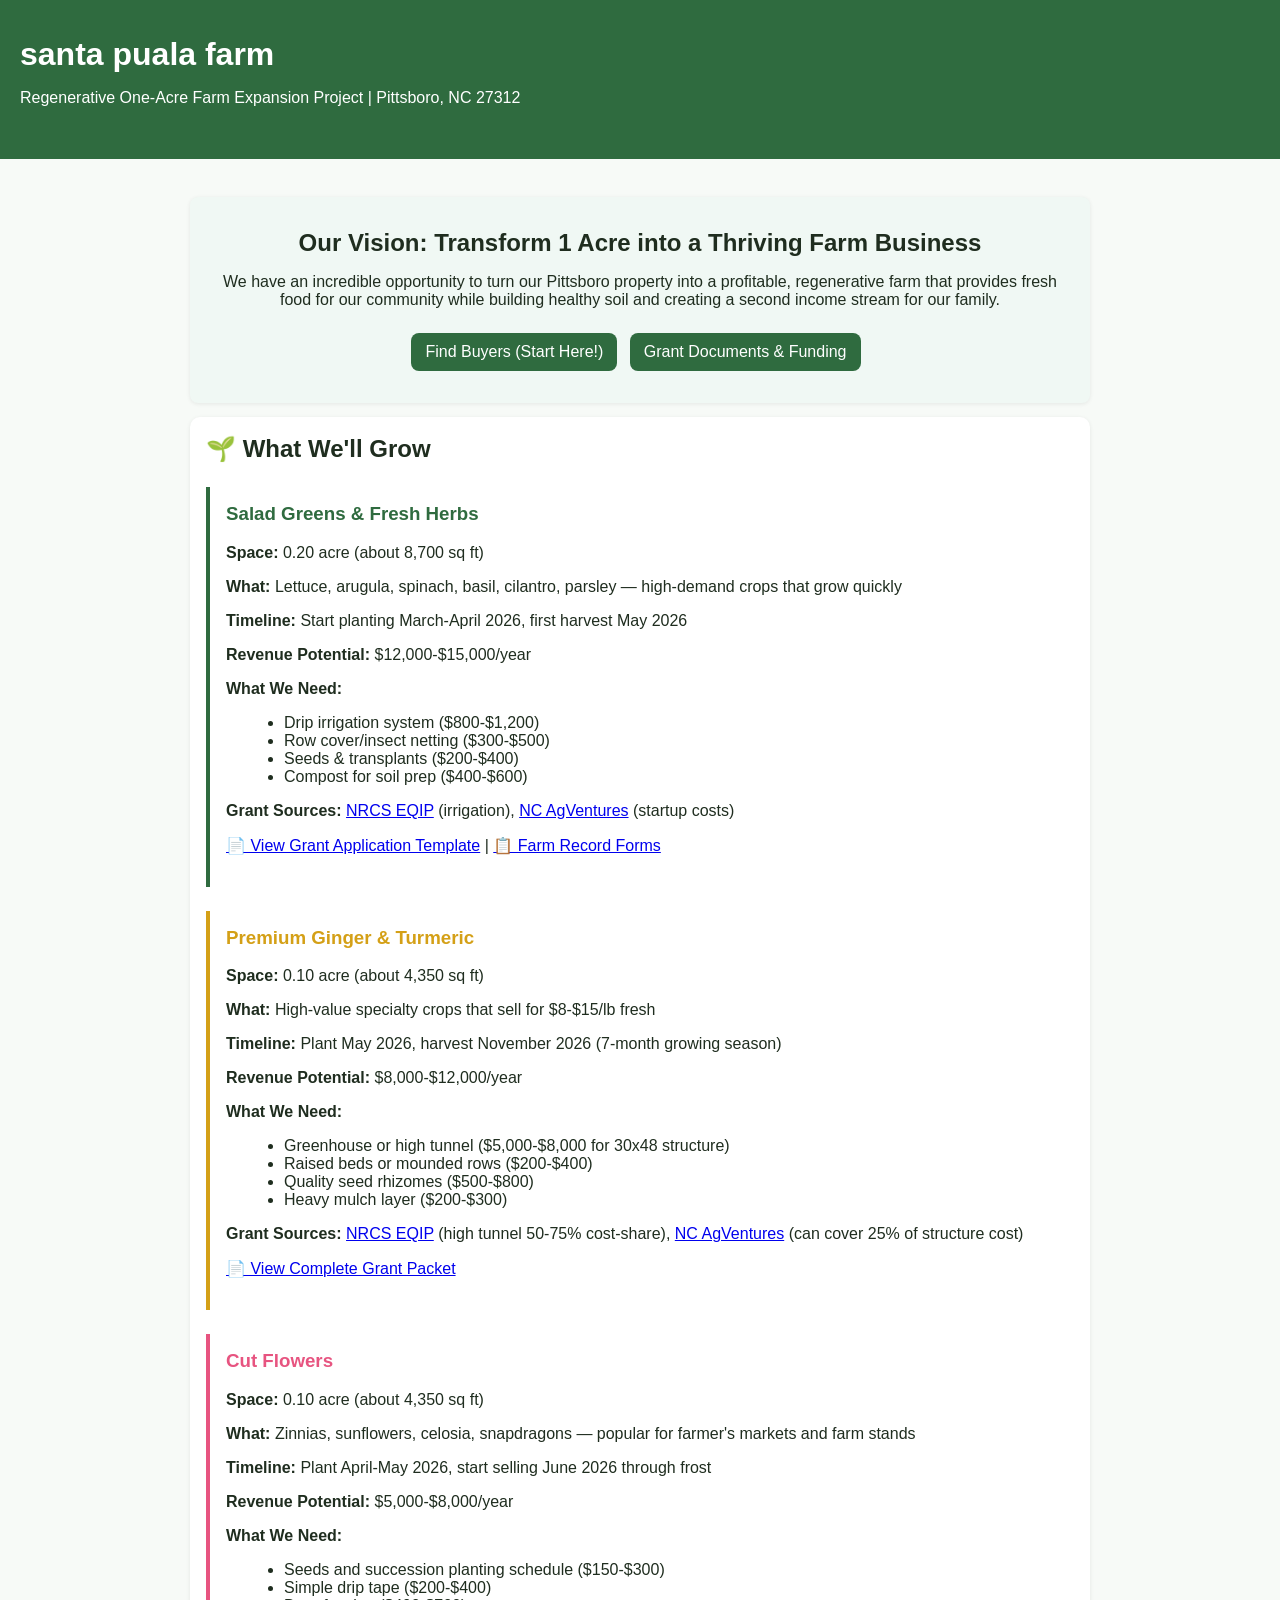
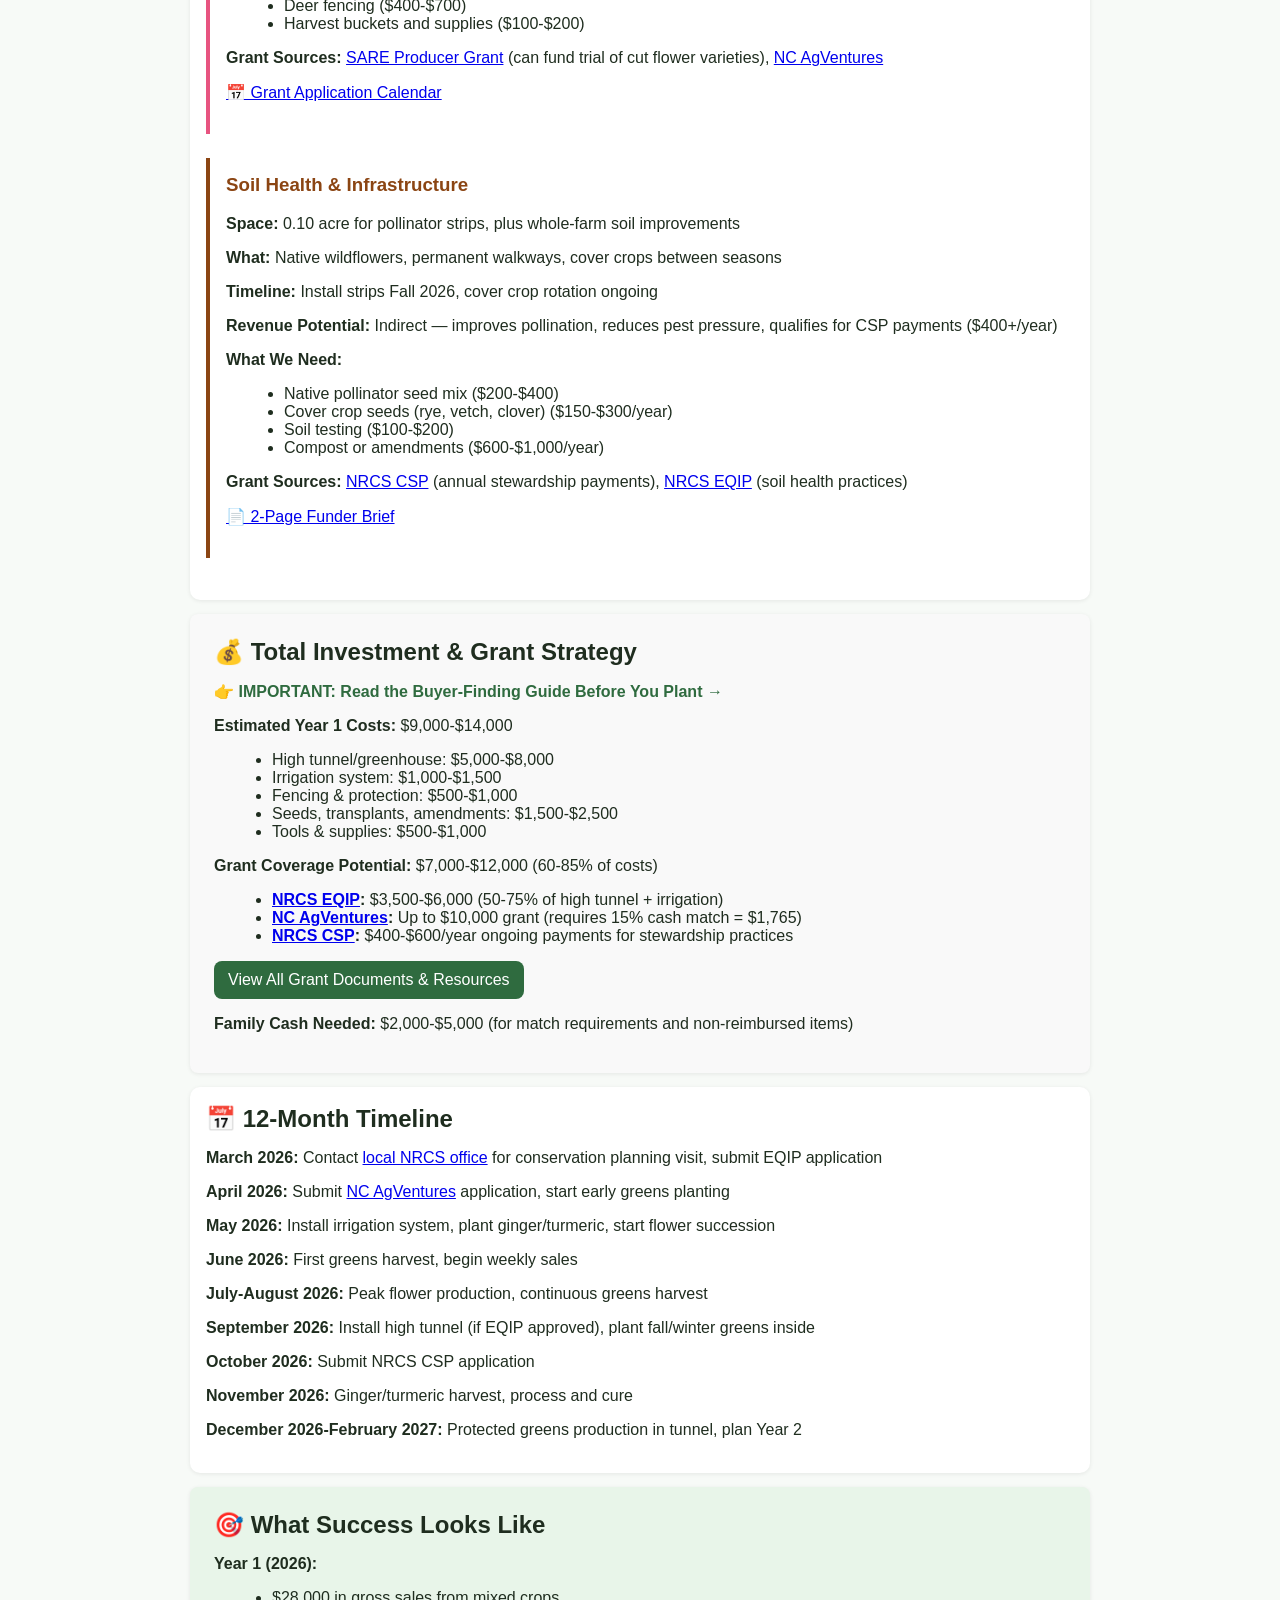
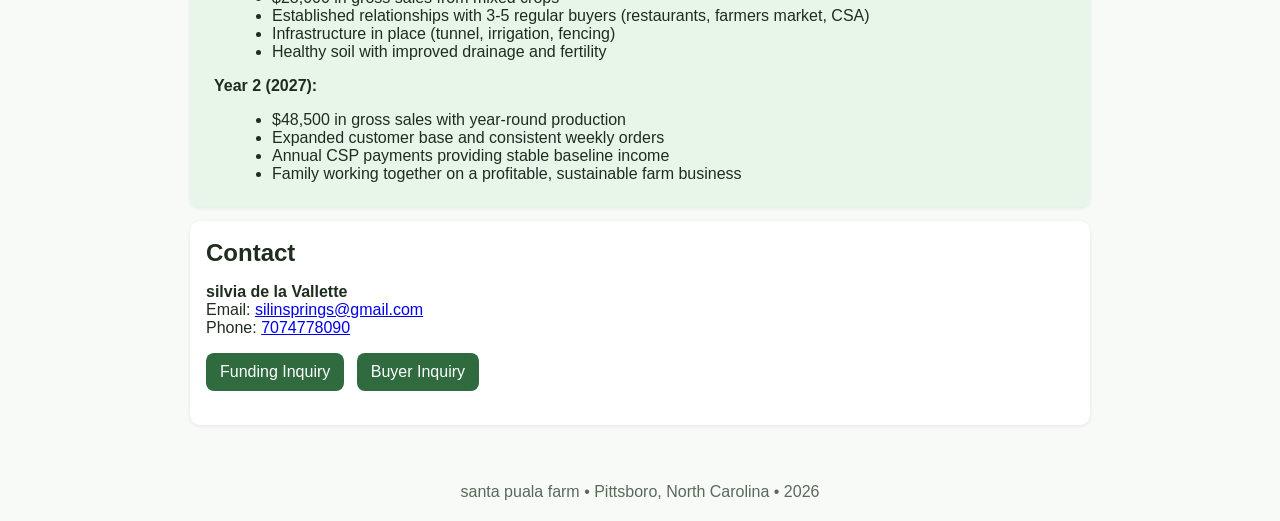
==== commit 7faca708: "Add buyer-finding guide as main navigation tab on homepage" ====
--- a/docs/index.html
+++ b/docs/index.html
@@ -15,7 +15,10 @@
     <section style="text-align: center; background: #f0f8f4; padding: 2em; border-radius: 8px;">
       <h2 style="margin-top: 0;">Our Vision: Transform 1 Acre into a Thriving Farm Business</h2>
       <p>We have an incredible opportunity to turn our Pittsboro property into a profitable, regenerative farm that provides fresh food for our community while building healthy soil and creating a second income stream for our family.</p>
-      <a class="button" href="grant-documents.html">Grant Documents & Funding Info</a>
+      <div style="margin-top: 1.5em;">
+        <a class="button" href="finding-buyers-guide.html">Find Buyers (Start Here!)</a>
+        <a class="button" href="grant-documents.html">Grant Documents & Funding</a>
+      </div>
     </section>
 
     <section>
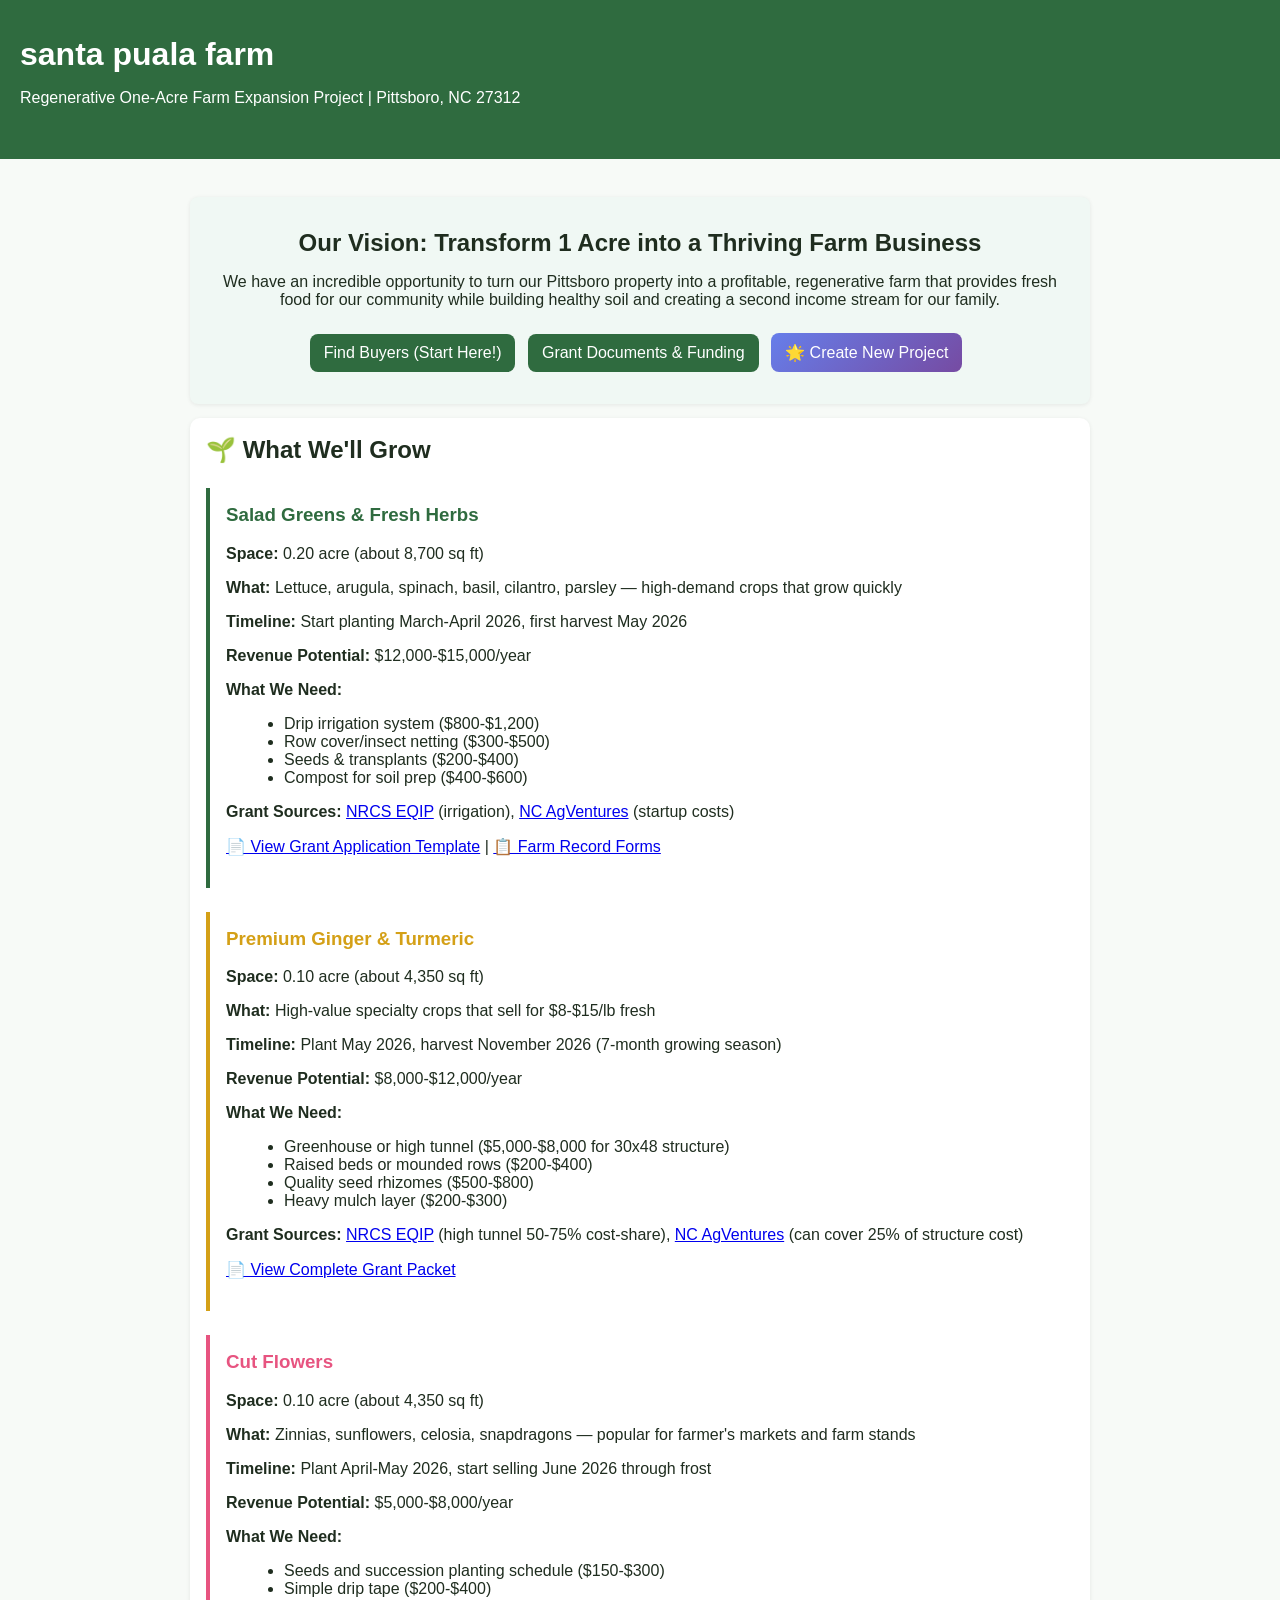
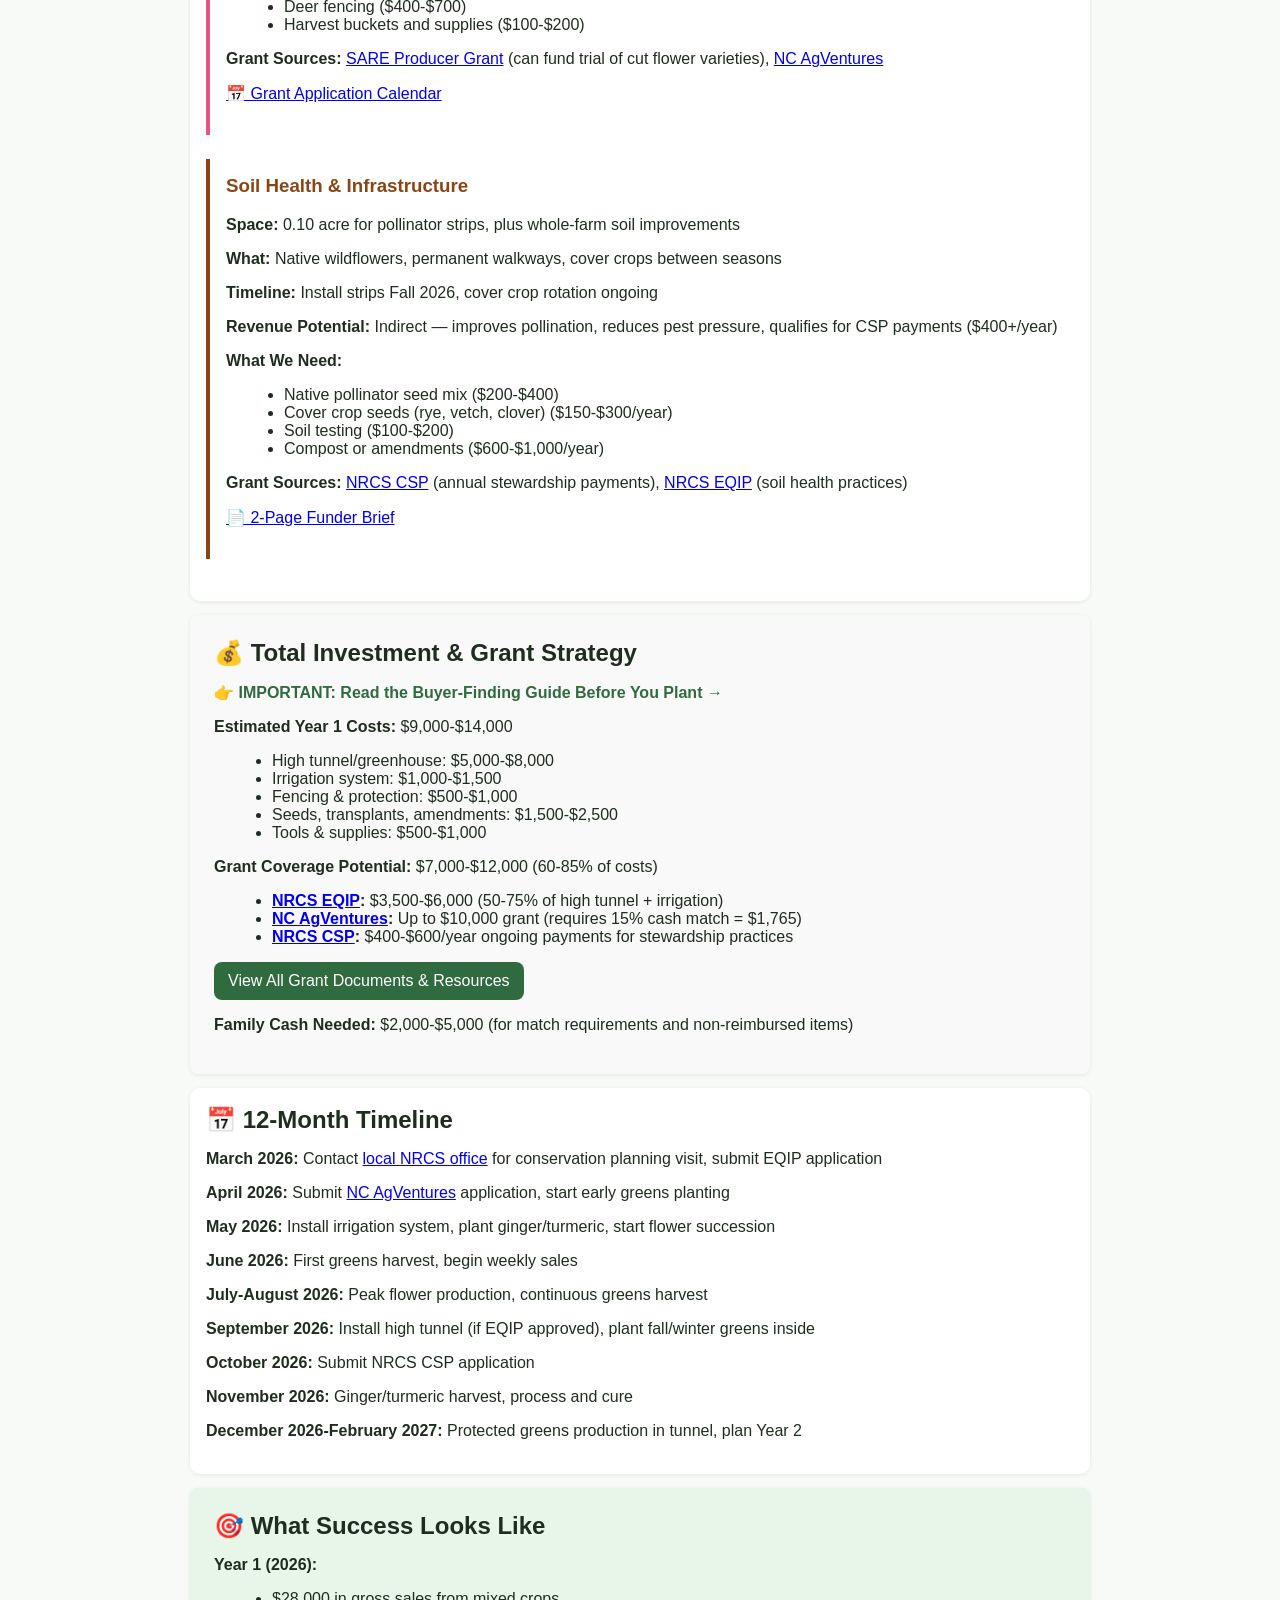
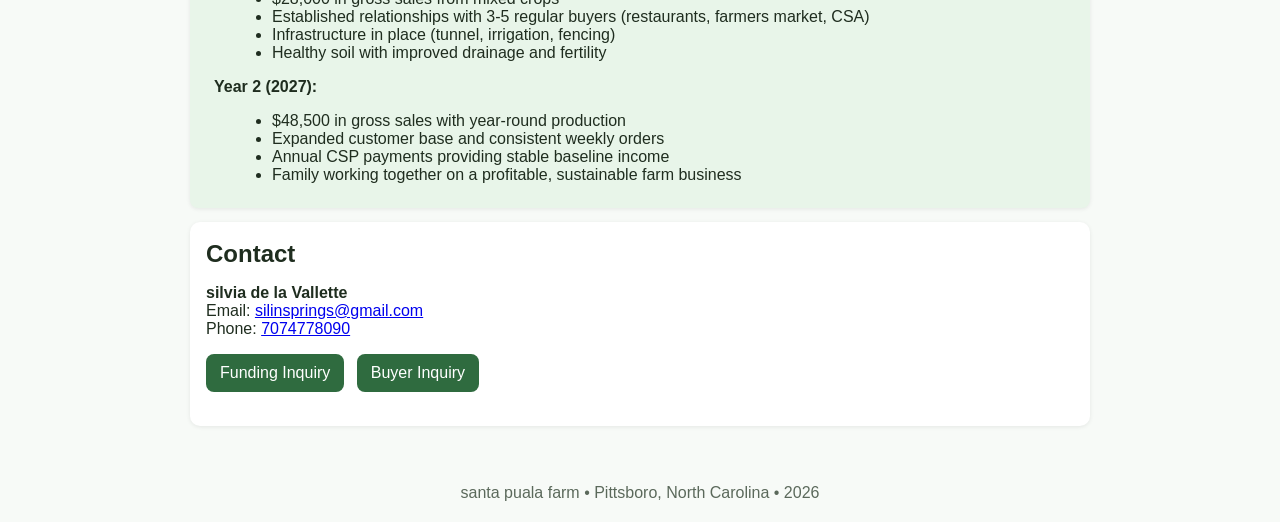
==== commit 88570b66: "Add interactive project planner with live preview" ====
--- a/docs/index.html
+++ b/docs/index.html
@@ -18,6 +18,7 @@
       <div style="margin-top: 1.5em;">
         <a class="button" href="finding-buyers-guide.html">Find Buyers (Start Here!)</a>
         <a class="button" href="grant-documents.html">Grant Documents & Funding</a>
+        <a class="button" href="new-project-planner.html" style="background: linear-gradient(135deg, #667eea 0%, #764ba2 100%);">🌟 Create New Project</a>
       </div>
     </section>
 
